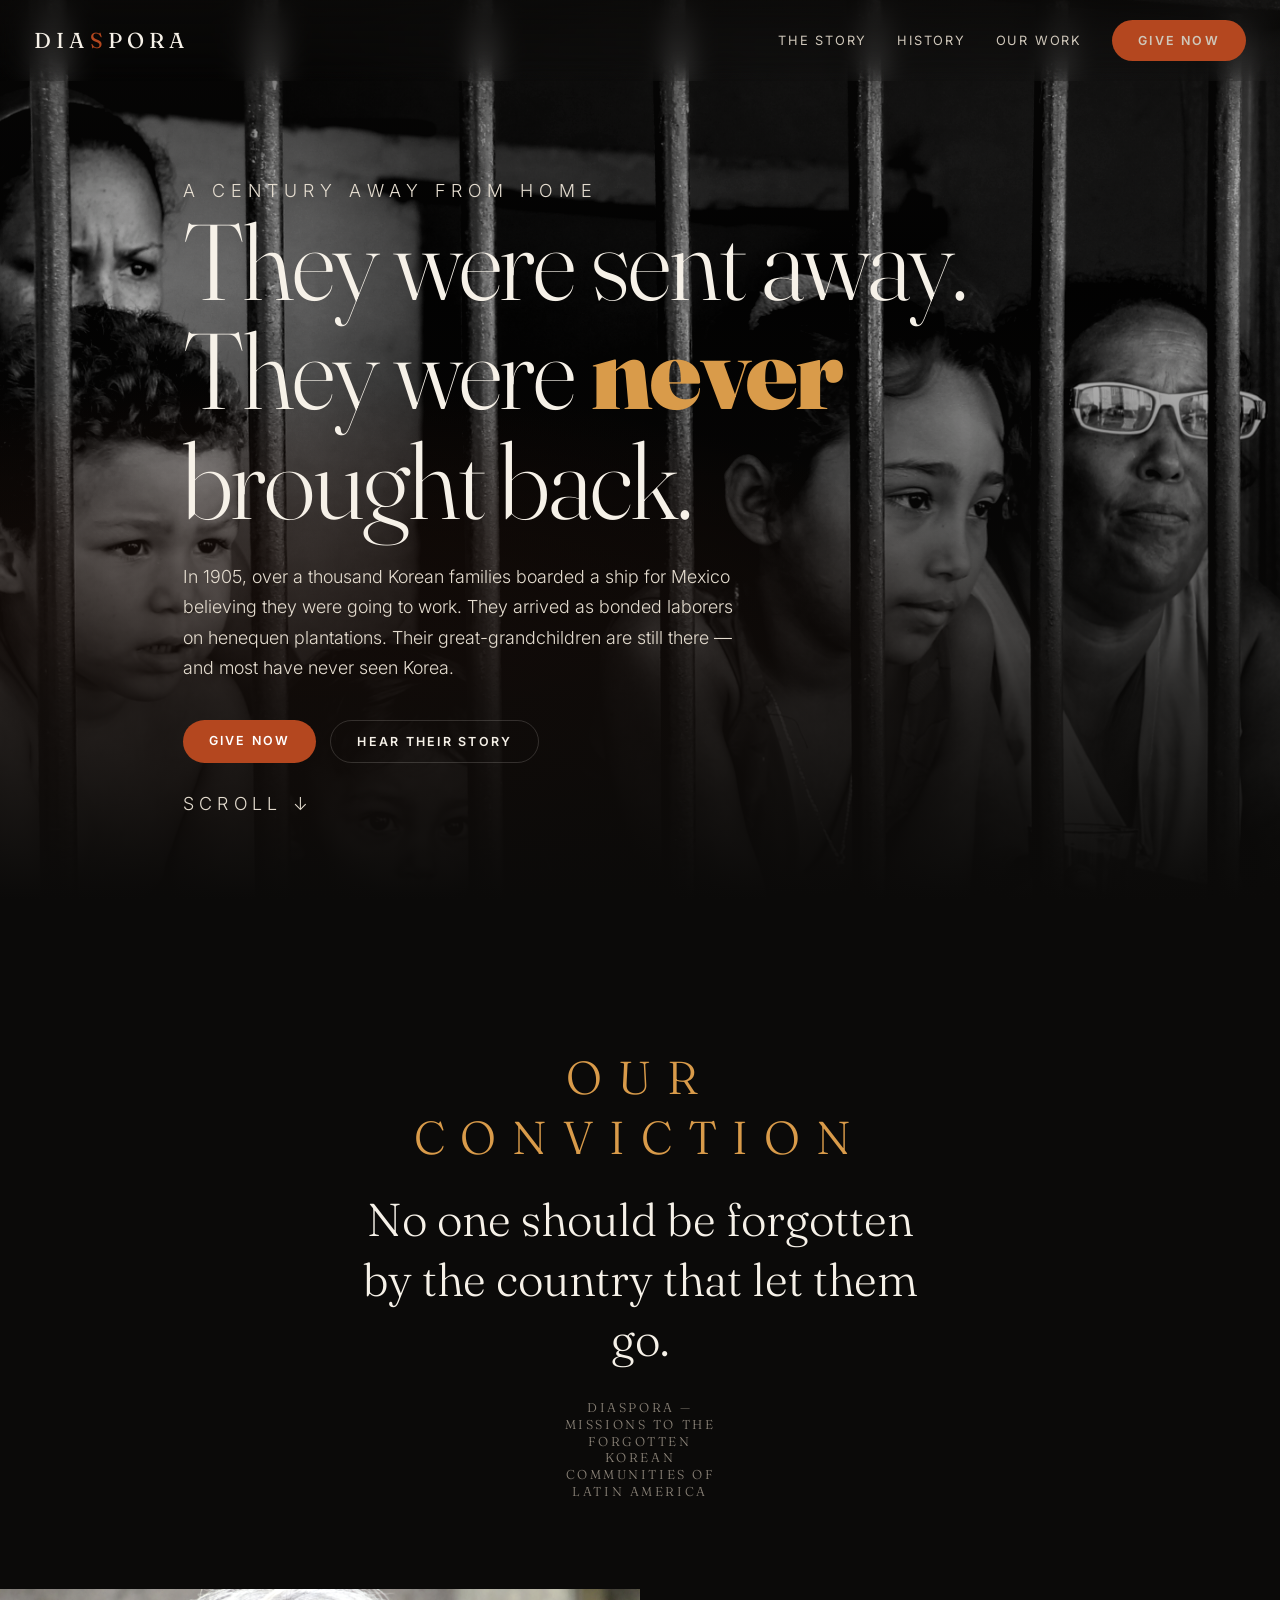
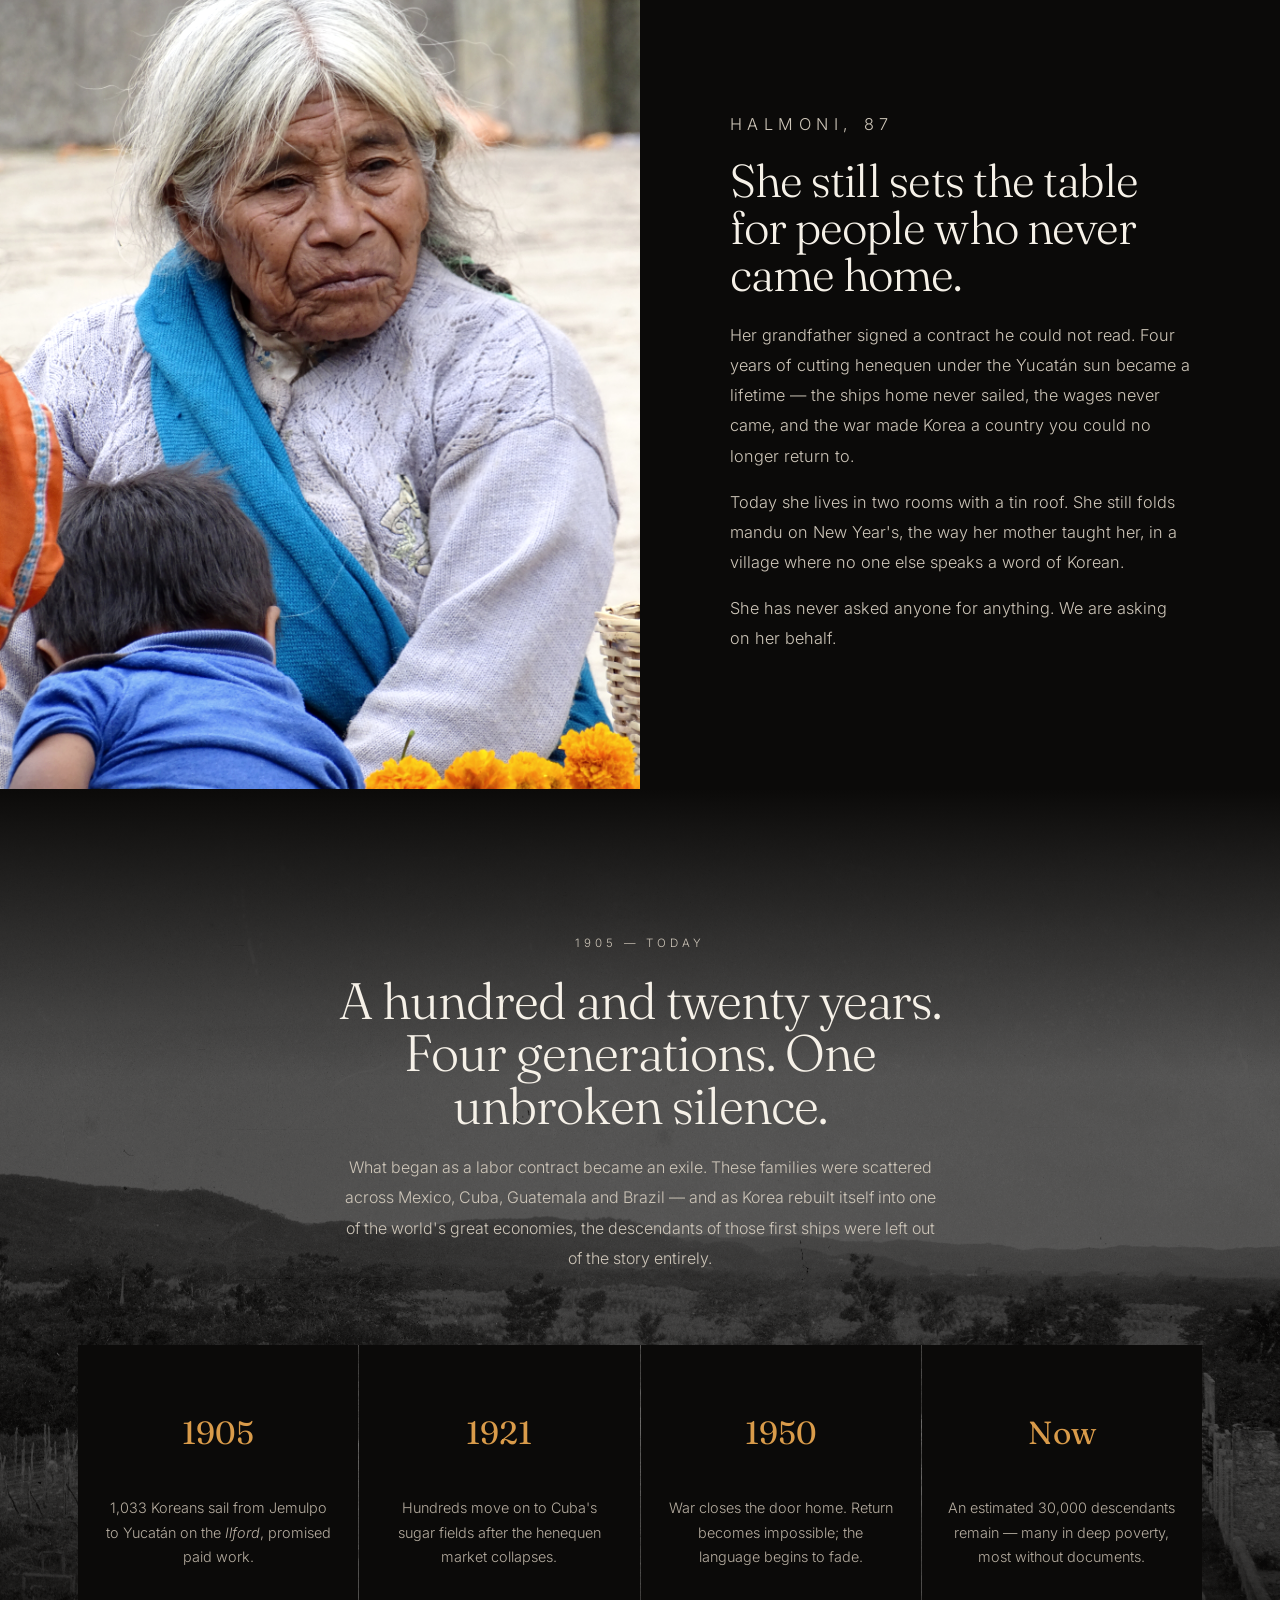
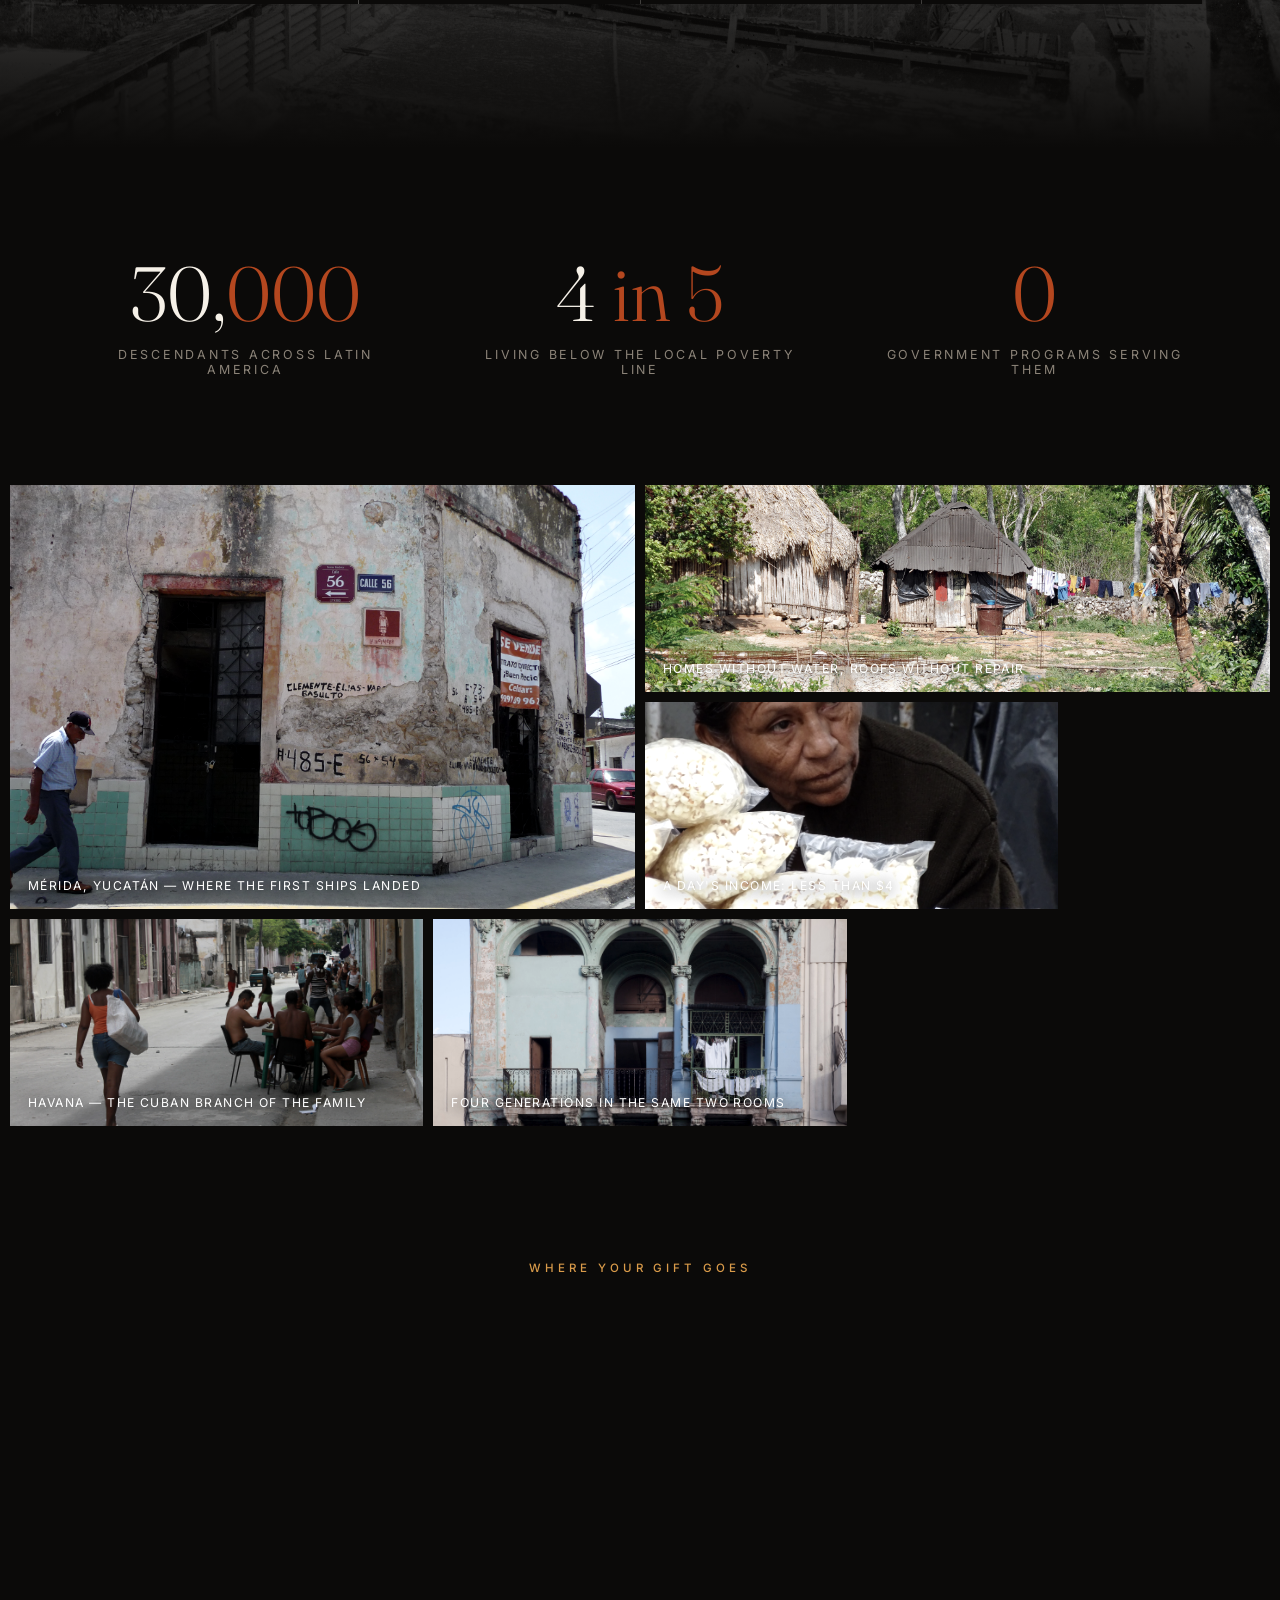
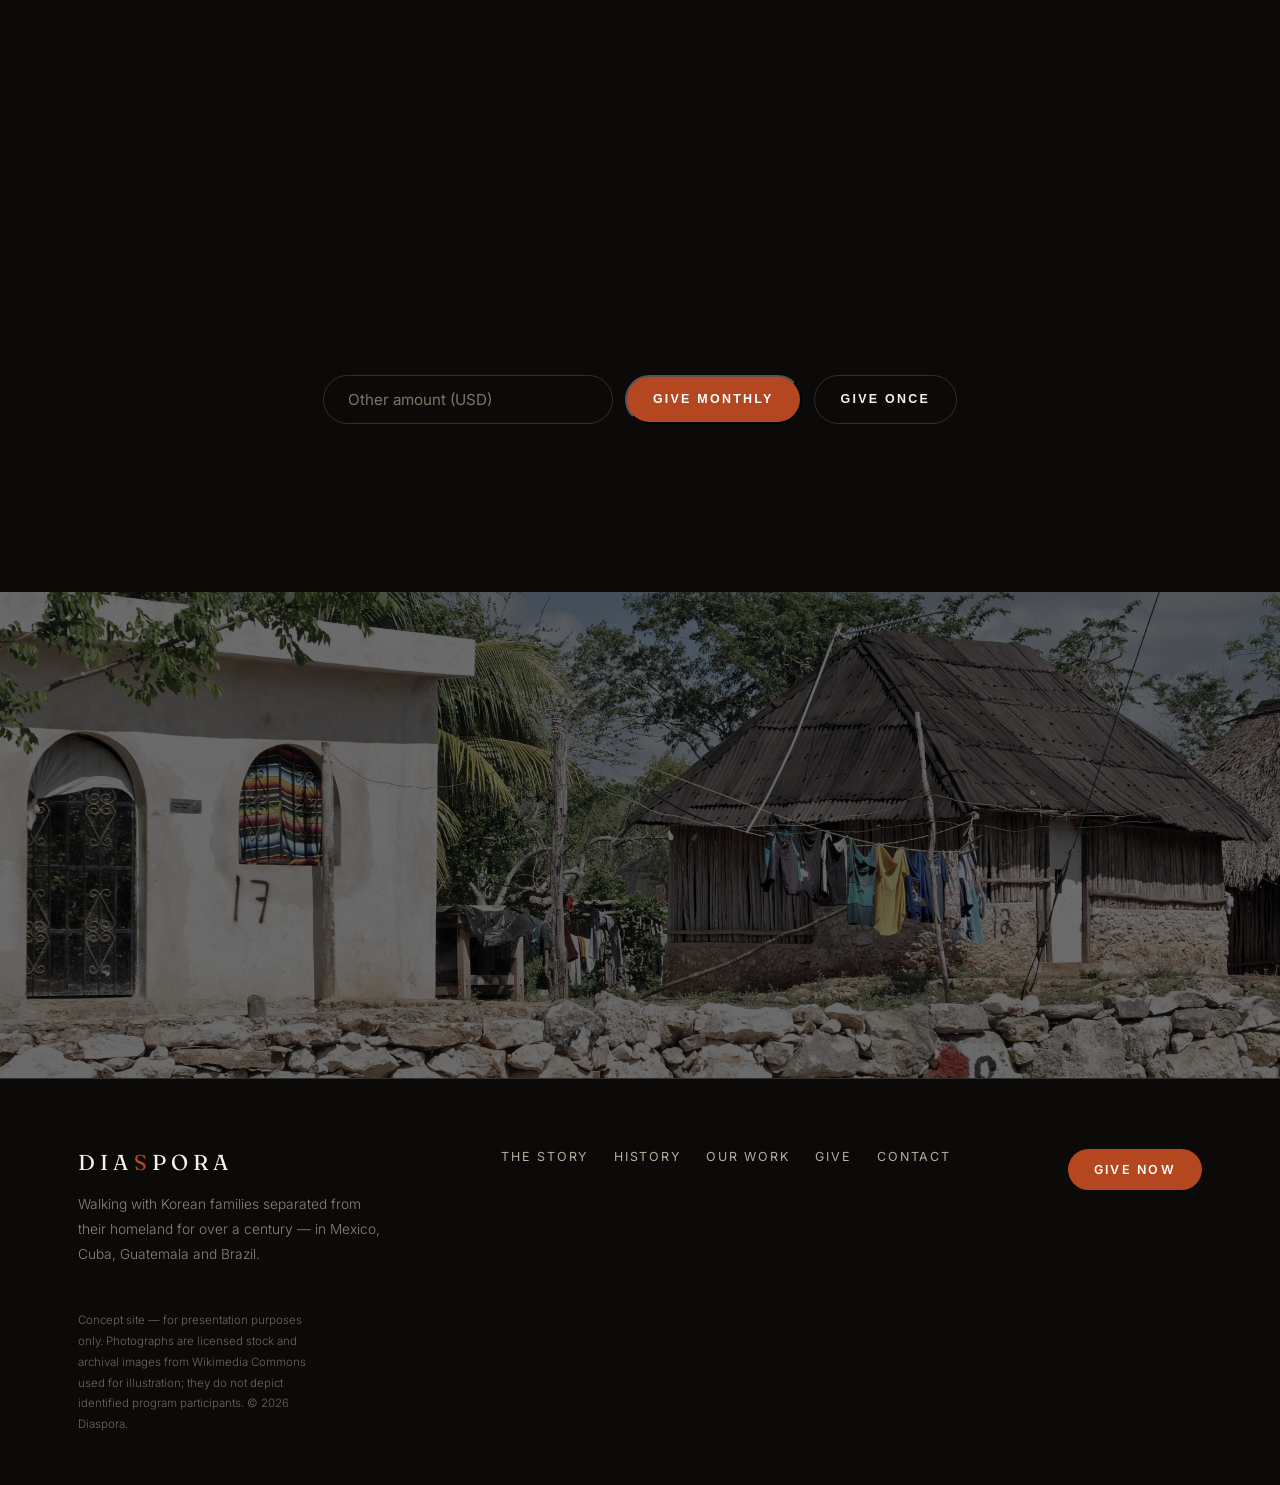
==== public/index.html @ ce3cf796 "feat: diaspora nonprofit concept site" ====
<!doctype html>
<html lang="en">
<head>
<meta charset="utf-8">
<meta name="viewport" content="width=device-width,initial-scale=1">
<title>Diaspora — Bring them home to hope</title>
<meta name="description" content="For over a century, Korean families sent to Latin America have lived far from home. Diaspora walks with them.">
<link rel="preconnect" href="https://fonts.googleapis.com">
<link rel="preconnect" href="https://fonts.gstatic.com" crossorigin>
<link href="https://fonts.googleapis.com/css2?family=Fraunces:opsz,wght@9..144,300;9..144,400;9..144,600;9..144,900&family=Inter:wght@300;400;500;600&display=swap" rel="stylesheet">
<style>
:root{
  --ink:#0b0a09; --paper:#f6f1e8; --clay:#b4471f; --gold:#d99b4a;
  --muted:#8b8378; --line:rgba(246,241,232,.16);
}
*{box-sizing:border-box;margin:0;padding:0}
html{scroll-behavior:smooth}
body{background:var(--ink);color:var(--paper);font-family:Inter,system-ui,sans-serif;
  -webkit-font-smoothing:antialiased;overflow-x:hidden}
img{display:block;max-width:100%}
.wrap{max-width:1180px;margin:0 auto;padding:0 28px}
h1,h2,h3,.serif{font-family:Fraunces,Georgia,serif;font-weight:300;letter-spacing:-.02em;line-height:1.02}
.eyebrow{font-size:.72rem;letter-spacing:.34em;text-transform:uppercase;color:var(--gold);font-weight:500}

/* nav */
nav{position:fixed;top:0;left:0;right:0;z-index:50;display:flex;align-items:center;justify-content:space-between;
  padding:20px 34px;backdrop-filter:blur(14px);background:linear-gradient(180deg,rgba(11,10,9,.72),transparent);}
.logo{font-family:Fraunces,serif;font-size:1.35rem;letter-spacing:.24em;text-transform:uppercase;font-weight:400}
.logo span{color:var(--clay)}
.navlinks{display:flex;gap:30px;align-items:center;font-size:.8rem;letter-spacing:.14em;text-transform:uppercase;color:#cfc7ba}
.navlinks a{color:inherit;text-decoration:none;transition:color .3s}
.navlinks a:hover{color:var(--gold)}
.btn{display:inline-block;background:var(--clay);color:#fff;text-decoration:none;padding:13px 26px;border-radius:999px;
  font-size:.78rem;letter-spacing:.18em;text-transform:uppercase;font-weight:600;transition:transform .3s,background .3s}
.btn:hover{transform:translateY(-2px);background:#c9542a}
.btn.ghost{background:transparent;border:1px solid var(--line);color:var(--paper)}
.btn.ghost:hover{background:rgba(246,241,232,.08)}
@media(max-width:820px){.navlinks a:not(.btn){display:none}}

/* hero */
.hero{position:relative;height:100svh;min-height:640px;display:flex;align-items:flex-end;overflow:hidden}
.hero img{position:absolute;inset:0;width:100%;height:100%;object-fit:cover;object-position:center 35%;
  filter:grayscale(.25) contrast(1.08);transform:scale(1.06);animation:drift 26s ease-in-out infinite alternate}
@keyframes drift{to{transform:scale(1.14) translate3d(-1.5%,-1.5%,0)}}
.hero::after{content:"";position:absolute;inset:0;background:
  linear-gradient(180deg,rgba(11,10,9,.62) 0%,rgba(11,10,9,.18) 32%,rgba(11,10,9,.86) 78%,var(--ink) 100%),
  radial-gradient(120% 80% at 20% 90%,rgba(180,71,31,.34),transparent 60%)}
.hero .wrap{position:relative;z-index:2;padding-bottom:9vh}
.hero h1{font-size:clamp(3rem,8.4vw,7.4rem);max-width:15ch}
.hero h1 em{font-style:normal;font-weight:900;color:var(--gold)}
.hero p{margin-top:26px;max-width:52ch;font-size:1.12rem;line-height:1.7;color:#e4dccf;font-weight:300}
.hero .cta{margin-top:36px;display:flex;gap:14px;flex-wrap:wrap}
.scrollnote{margin-top:44px;font-size:.7rem;letter-spacing:.3em;text-transform:uppercase;color:#8b8378}

/* statement */
.statement{padding:14vh 0 10vh;text-align:center}
.statement p{font-family:Fraunces,serif;font-size:clamp(1.7rem,3.6vw,3rem);line-height:1.3;font-weight:300;max-width:20ch;margin:22px auto 0}
.statement .sig{margin-top:30px;font-size:.8rem;letter-spacing:.2em;text-transform:uppercase;color:var(--muted)}

/* split */
.split{display:grid;grid-template-columns:1fr 1fr;align-items:center;gap:0}
.split .media{position:relative;aspect-ratio:4/5;overflow:hidden}
.split .media img{width:100%;height:100%;object-fit:cover;filter:grayscale(.15) contrast(1.05)}
.split .body{padding:8vh 7vw}
.split h2{font-size:clamp(2rem,3.6vw,3.4rem);margin:18px 0 22px}
.split p{color:#cec6b9;line-height:1.85;font-weight:300;margin-bottom:16px;font-size:1.02rem}
@media(max-width:900px){.split{grid-template-columns:1fr}.split .media{aspect-ratio:3/2}.split .body{padding:8vh 28px}}

/* archival band */
.archive{position:relative;padding:16vh 0;text-align:center;overflow:hidden}
.archive img{position:absolute;inset:0;width:100%;height:100%;object-fit:cover;filter:grayscale(1) contrast(1.1);opacity:.32}
.archive::after{content:"";position:absolute;inset:0;background:linear-gradient(180deg,var(--ink),transparent 30%,transparent 70%,var(--ink))}
.archive .wrap{position:relative;z-index:2}
.archive h2{font-size:clamp(1.9rem,4vw,3.4rem);max-width:22ch;margin:20px auto}
.archive p{max-width:60ch;margin:0 auto;color:#cec6b9;line-height:1.9;font-weight:300}

/* timeline */
.timeline{display:grid;grid-template-columns:repeat(4,1fr);gap:1px;background:var(--line);margin-top:8vh}
.timeline div{background:var(--ink);padding:34px 26px}
.timeline .yr{font-family:Fraunces,serif;font-size:2rem;color:var(--gold)}
.timeline p{font-size:.9rem;color:#b6ada0;line-height:1.7;margin-top:10px}
@media(max-width:820px){.timeline{grid-template-columns:1fr 1fr}}

/* stats */
.stats{display:grid;grid-template-columns:repeat(3,1fr);gap:60px;padding:12vh 0;text-align:center}
.stats .n{font-family:Fraunces,serif;font-size:clamp(3rem,6vw,5.4rem);font-weight:300;color:var(--paper);line-height:1}
.stats .n span{color:var(--clay)}
.stats .l{margin-top:14px;font-size:.78rem;letter-spacing:.22em;text-transform:uppercase;color:var(--muted)}
@media(max-width:820px){.stats{grid-template-columns:1fr;gap:44px}}

/* gallery */
.gallery{display:grid;grid-template-columns:repeat(6,1fr);grid-auto-rows:23vh;gap:10px;padding:0 10px}
.gallery figure{position:relative;overflow:hidden}
.gallery img{width:100%;height:100%;object-fit:cover;filter:grayscale(.3) contrast(1.06);transition:transform .9s cubic-bezier(.2,.7,.2,1),filter .9s}
.gallery figure:hover img{transform:scale(1.07);filter:grayscale(0) contrast(1.02)}
.gallery figcaption{position:absolute;left:18px;bottom:16px;right:18px;font-size:.76rem;letter-spacing:.12em;
  text-transform:uppercase;color:#fff;text-shadow:0 2px 14px rgba(0,0,0,.9)}
.g-a{grid-column:span 3;grid-row:span 2}.g-b{grid-column:span 3}.g-c{grid-column:span 2}
.g-d{grid-column:span 2}.g-e{grid-column:span 2}.g-f{grid-column:span 6}
@media(max-width:820px){.gallery{grid-template-columns:repeat(2,1fr);grid-auto-rows:26vh}
 .g-a,.g-b,.g-c,.g-d,.g-e,.g-f{grid-column:span 2;grid-row:span 1}}

/* give */
.give{padding:15vh 0;text-align:center}
.give h2{font-size:clamp(2.2rem,5vw,4.2rem);max-width:18ch;margin:20px auto 18px}
.give .sub{max-width:56ch;margin:0 auto;color:#cec6b9;line-height:1.85;font-weight:300}
.tiers{display:grid;grid-template-columns:repeat(3,1fr);gap:18px;margin-top:56px;text-align:left}
.tier{border:1px solid var(--line);border-radius:18px;padding:34px 30px;transition:border-color .4s,transform .4s,background .4s;cursor:pointer}
.tier:hover{border-color:var(--gold);transform:translateY(-6px);background:rgba(217,155,74,.06)}
.tier .amt{font-family:Fraunces,serif;font-size:2.6rem;color:var(--gold)}
.tier .what{margin-top:12px;color:#cec6b9;line-height:1.7;font-size:.96rem;font-weight:300}
.tier.featured{border-color:var(--clay);background:rgba(180,71,31,.1)}
@media(max-width:820px){.tiers{grid-template-columns:1fr}}
.giveform{margin-top:44px;display:flex;gap:12px;justify-content:center;flex-wrap:wrap}
input[type=text]{background:transparent;border:1px solid var(--line);border-radius:999px;padding:14px 24px;
  color:var(--paper);font-family:inherit;font-size:.95rem;min-width:220px}
input::placeholder{color:#7d7568}
.note{margin-top:18px;font-size:.76rem;color:var(--muted);letter-spacing:.06em}

/* quote */
.quote{position:relative;padding:18vh 0;overflow:hidden;text-align:center}
.quote img{position:absolute;inset:0;width:100%;height:100%;object-fit:cover;filter:grayscale(.5) brightness(.42)}
.quote .wrap{position:relative;z-index:2}
.quote blockquote{font-family:Fraunces,serif;font-size:clamp(1.6rem,3.4vw,2.9rem);line-height:1.35;font-weight:300;max-width:22ch;margin:0 auto}
.quote cite{display:block;margin-top:30px;font-style:normal;font-size:.78rem;letter-spacing:.22em;text-transform:uppercase;color:var(--gold)}

footer{border-top:1px solid var(--line);padding:70px 0 50px}
.fgrid{display:flex;justify-content:space-between;gap:40px;flex-wrap:wrap;align-items:flex-start}
footer p{color:var(--muted);font-size:.86rem;line-height:1.8;max-width:34ch;font-weight:300}
.fnav{display:flex;gap:26px;font-size:.78rem;letter-spacing:.14em;text-transform:uppercase;color:#b6ada0;flex-wrap:wrap}
.fnav a{color:inherit;text-decoration:none}
.legal{margin-top:44px;font-size:.72rem;color:#6e675c;line-height:1.8}

.reveal{opacity:0;transform:translateY(30px);transition:opacity 1.1s cubic-bezier(.2,.7,.2,1),transform 1.1s cubic-bezier(.2,.7,.2,1)}
.reveal.in{opacity:1;transform:none}
@media(prefers-reduced-motion:reduce){.reveal{opacity:1;transform:none}.hero img{animation:none}}
</style>
</head>
<body>

<nav>
  <div class="logo">Dia<span>s</span>pora</div>
  <div class="navlinks">
    <a href="#story">The Story</a>
    <a href="#history">History</a>
    <a href="#work">Our Work</a>
    <a href="#give" class="btn">Give Now</a>
  </div>
</nav>

<header class="hero">
  <img src="img/hero.jpg" alt="Children looking out through a window grille in Havana">
  <div class="wrap">
    <p class="eyebrow">A century away from home</p>
    <h1>They were sent away.<br>They were <em>never</em> brought back.</h1>
    <p>In 1905, over a thousand Korean families boarded a ship for Mexico believing they were going to work. They arrived as bonded laborers on henequen plantations. Their great-grandchildren are still there — and most have never seen Korea.</p>
    <div class="cta">
      <a href="#give" class="btn">Give Now</a>
      <a href="#story" class="btn ghost">Hear their story</a>
    </div>
    <p class="scrollnote">Scroll ↓</p>
  </div>
</header>

<section class="statement wrap reveal">
  <p class="eyebrow">Our conviction</p>
  <p>No one should be forgotten by the country that let them go.</p>
  <p class="sig">Diaspora — Missions to the Forgotten Korean Communities of Latin America</p>
</section>

<section class="split" id="story">
  <div class="media"><img src="img/grandmother.jpg" alt="An elderly woman holding a child at a market"></div>
  <div class="body reveal">
    <p class="eyebrow">Halmoni, 87</p>
    <h2>She still sets the table for people who never came home.</h2>
    <p>Her grandfather signed a contract he could not read. Four years of cutting henequen under the Yucatán sun became a lifetime — the ships home never sailed, the wages never came, and the war made Korea a country you could no longer return to.</p>
    <p>Today she lives in two rooms with a tin roof. She still folds mandu on New Year's, the way her mother taught her, in a village where no one else speaks a word of Korean.</p>
    <p>She has never asked anyone for anything. We are asking on her behalf.</p>
  </div>
</section>

<section class="archive" id="history">
  <img src="img/henequen.jpg" alt="Henequen fields in the Yucatán, archival photograph">
  <div class="wrap reveal">
    <p class="eyebrow">1905 — Today</p>
    <h2>A hundred and twenty years. Four generations. One unbroken silence.</h2>
    <p>What began as a labor contract became an exile. These families were scattered across Mexico, Cuba, Guatemala and Brazil — and as Korea rebuilt itself into one of the world's great economies, the descendants of those first ships were left out of the story entirely.</p>
    <div class="timeline">
      <div><div class="yr">1905</div><p>1,033 Koreans sail from Jemulpo to Yucatán on the <em>Ilford</em>, promised paid work.</p></div>
      <div><div class="yr">1921</div><p>Hundreds move on to Cuba's sugar fields after the henequen market collapses.</p></div>
      <div><div class="yr">1950</div><p>War closes the door home. Return becomes impossible; the language begins to fade.</p></div>
      <div><div class="yr">Now</div><p>An estimated 30,000 descendants remain — many in deep poverty, most without documents.</p></div>
    </div>
  </div>
</section>

<section class="wrap">
  <div class="stats reveal">
    <div><div class="n">30,<span>000</span></div><div class="l">Descendants across Latin America</div></div>
    <div><div class="n">4 <span>in 5</span></div><div class="l">Living below the local poverty line</div></div>
    <div><div class="n"><span>0</span></div><div class="l">Government programs serving them</div></div>
  </div>
</section>

<section id="work" class="gallery reveal">
  <figure class="g-a"><img src="img/wall.jpg" alt="A man walks past a weathered wall in Mérida"><figcaption>Mérida, Yucatán — where the first ships landed</figcaption></figure>
  <figure class="g-b"><img src="img/village.jpg" alt="Thatched-roof homes in a Yucatán village"><figcaption>Homes without water, roofs without repair</figcaption></figure>
  <figure class="g-c"><img src="img/market.jpg" alt="A woman selling goods at a market"><figcaption>A day's income: less than $4</figcaption></figure>
  <figure class="g-d"><img src="img/street.jpg" alt="Street life in Havana"><figcaption>Havana — the Cuban branch of the family</figcaption></figure>
  <figure class="g-e"><img src="img/laundry.jpg" alt="Laundry drying on a decaying building"><figcaption>Four generations in the same two rooms</figcaption></figure>
</section>

<section class="wrap give" id="give">
  <p class="eyebrow reveal">Where your gift goes</p>
  <h2 class="reveal">$40 is a month of medicine. It is also the first time someone came back for them.</h2>
  <p class="sub reveal">Every dollar funds direct relief, medical visits, and the Korean-language and heritage classes that let a grandmother hear her own language spoken aloud one more time.</p>
  <div class="tiers reveal">
    <div class="tier">
      <div class="amt">$40</div>
      <div class="what">One month of blood-pressure and diabetes medication for an elder who has gone without.</div>
    </div>
    <div class="tier featured">
      <div class="amt">$120</div>
      <div class="what">A family food parcel every month for a season — rice, beans, oil, and a visit that isn't rushed.</div>
    </div>
    <div class="tier">
      <div class="amt">$500</div>
      <div class="what">A roof repaired before the rains, or a full year of Korean-language classes for a village's children.</div>
    </div>
  </div>
  <form class="giveform" onsubmit="event.preventDefault();alert('Demo only — giving is not connected yet.')">
    <input type="text" placeholder="Other amount (USD)" aria-label="Other amount">
    <button class="btn" type="submit">Give Monthly</button>
    <button class="btn ghost" type="submit">Give Once</button>
  </form>
  <p class="note reveal">Diaspora is a 501(c)(3) in formation. 100% of designated gifts reach the field.</p>
</section>

<section class="quote">
  <img src="img/huts.jpg" alt="A village street with traditional homes">
  <div class="wrap reveal">
    <blockquote>“We did not leave Korea. Korea sailed away from us.”</blockquote>
    <cite>— Elder, Korean-Mexican community, Campeche</cite>
  </div>
</section>

<footer>
  <div class="wrap">
    <div class="fgrid">
      <div>
        <div class="logo" style="margin-bottom:16px">Dia<span>s</span>pora</div>
        <p>Walking with Korean families separated from their homeland for over a century — in Mexico, Cuba, Guatemala and Brazil.</p>
      </div>
      <div class="fnav">
        <a href="#story">The Story</a><a href="#history">History</a><a href="#work">Our Work</a><a href="#give">Give</a><a href="#">Contact</a>
      </div>
      <a href="#give" class="btn">Give Now</a>
    </div>
    <p class="legal">Concept site — for presentation purposes only. Photographs are licensed stock and archival images from Wikimedia Commons used for illustration; they do not depict identified program participants. © 2026 Diaspora.</p>
  </div>
</footer>

<script>
const io=new IntersectionObserver(es=>es.forEach(e=>{if(e.isIntersecting){e.target.classList.add('in');io.unobserve(e.target)}}),{threshold:.12});
document.querySelectorAll('.reveal').forEach(el=>io.observe(el));
</script>
</body>
</html>
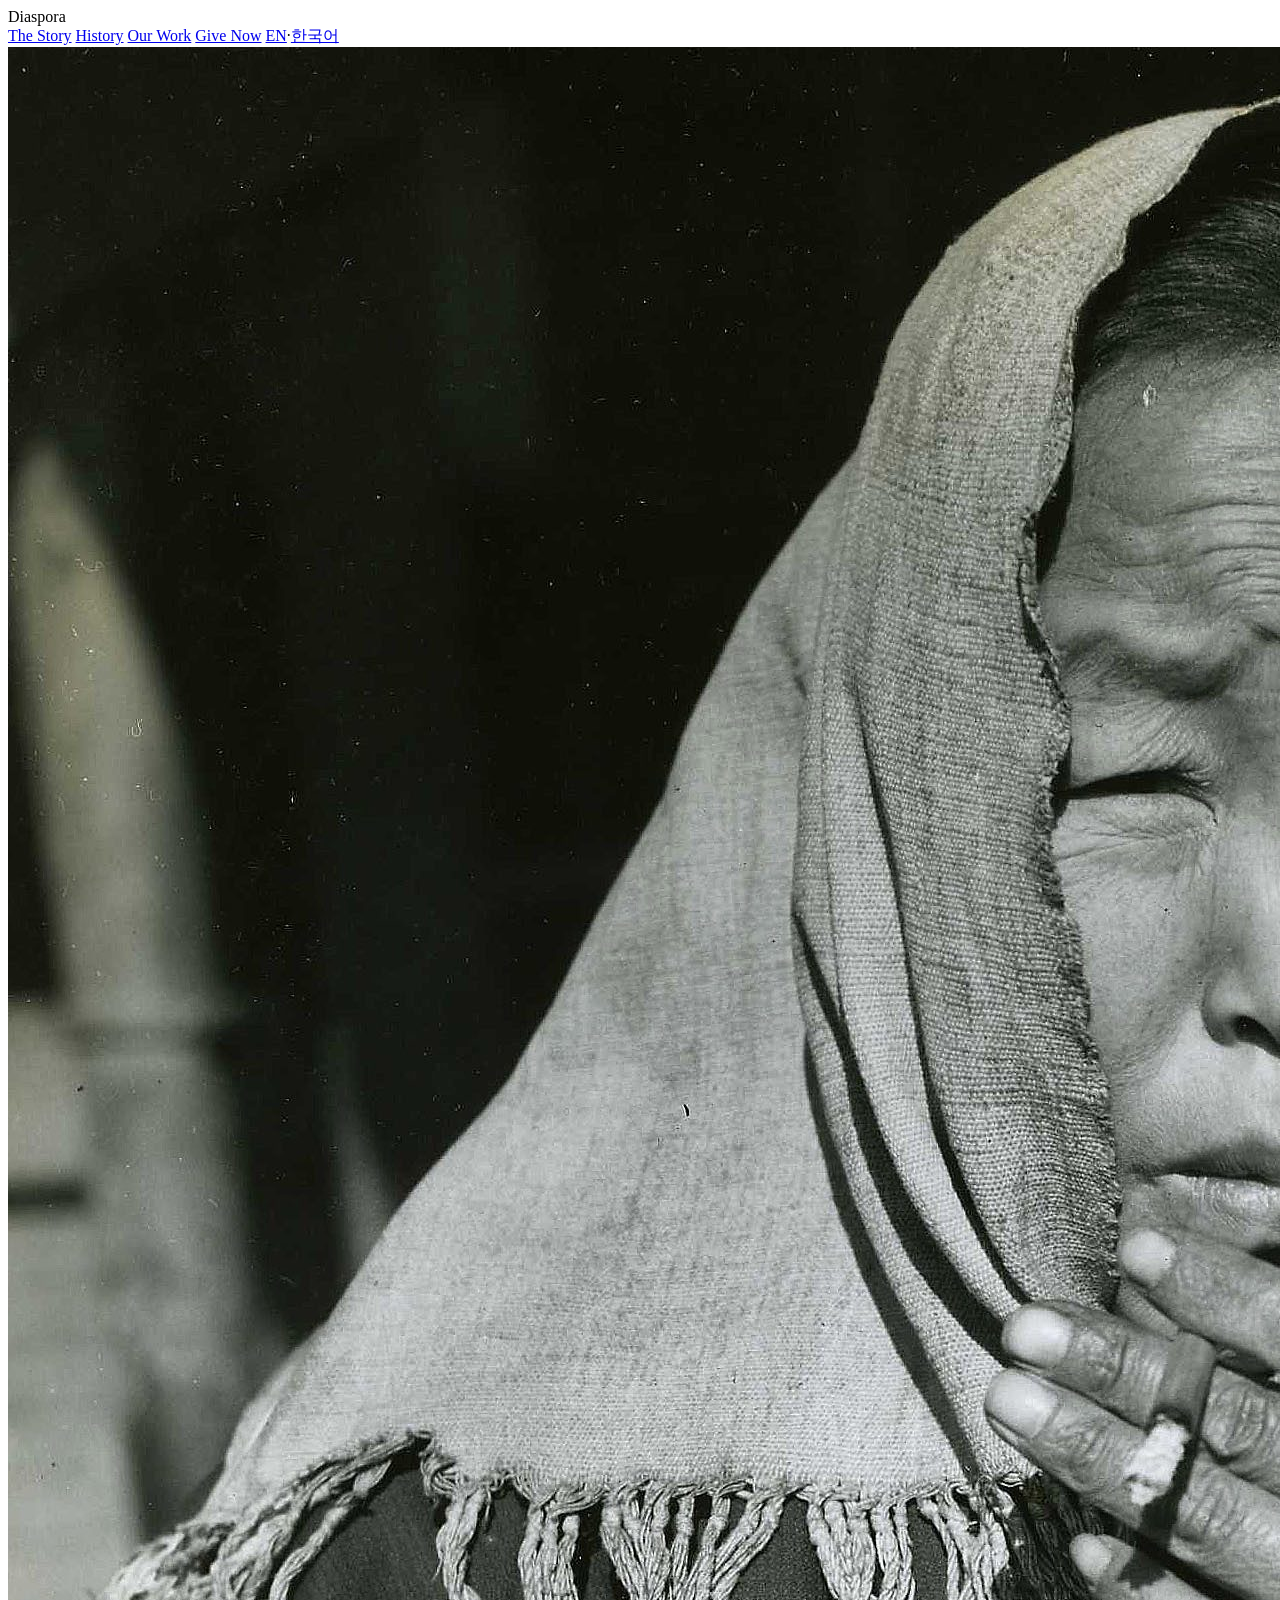
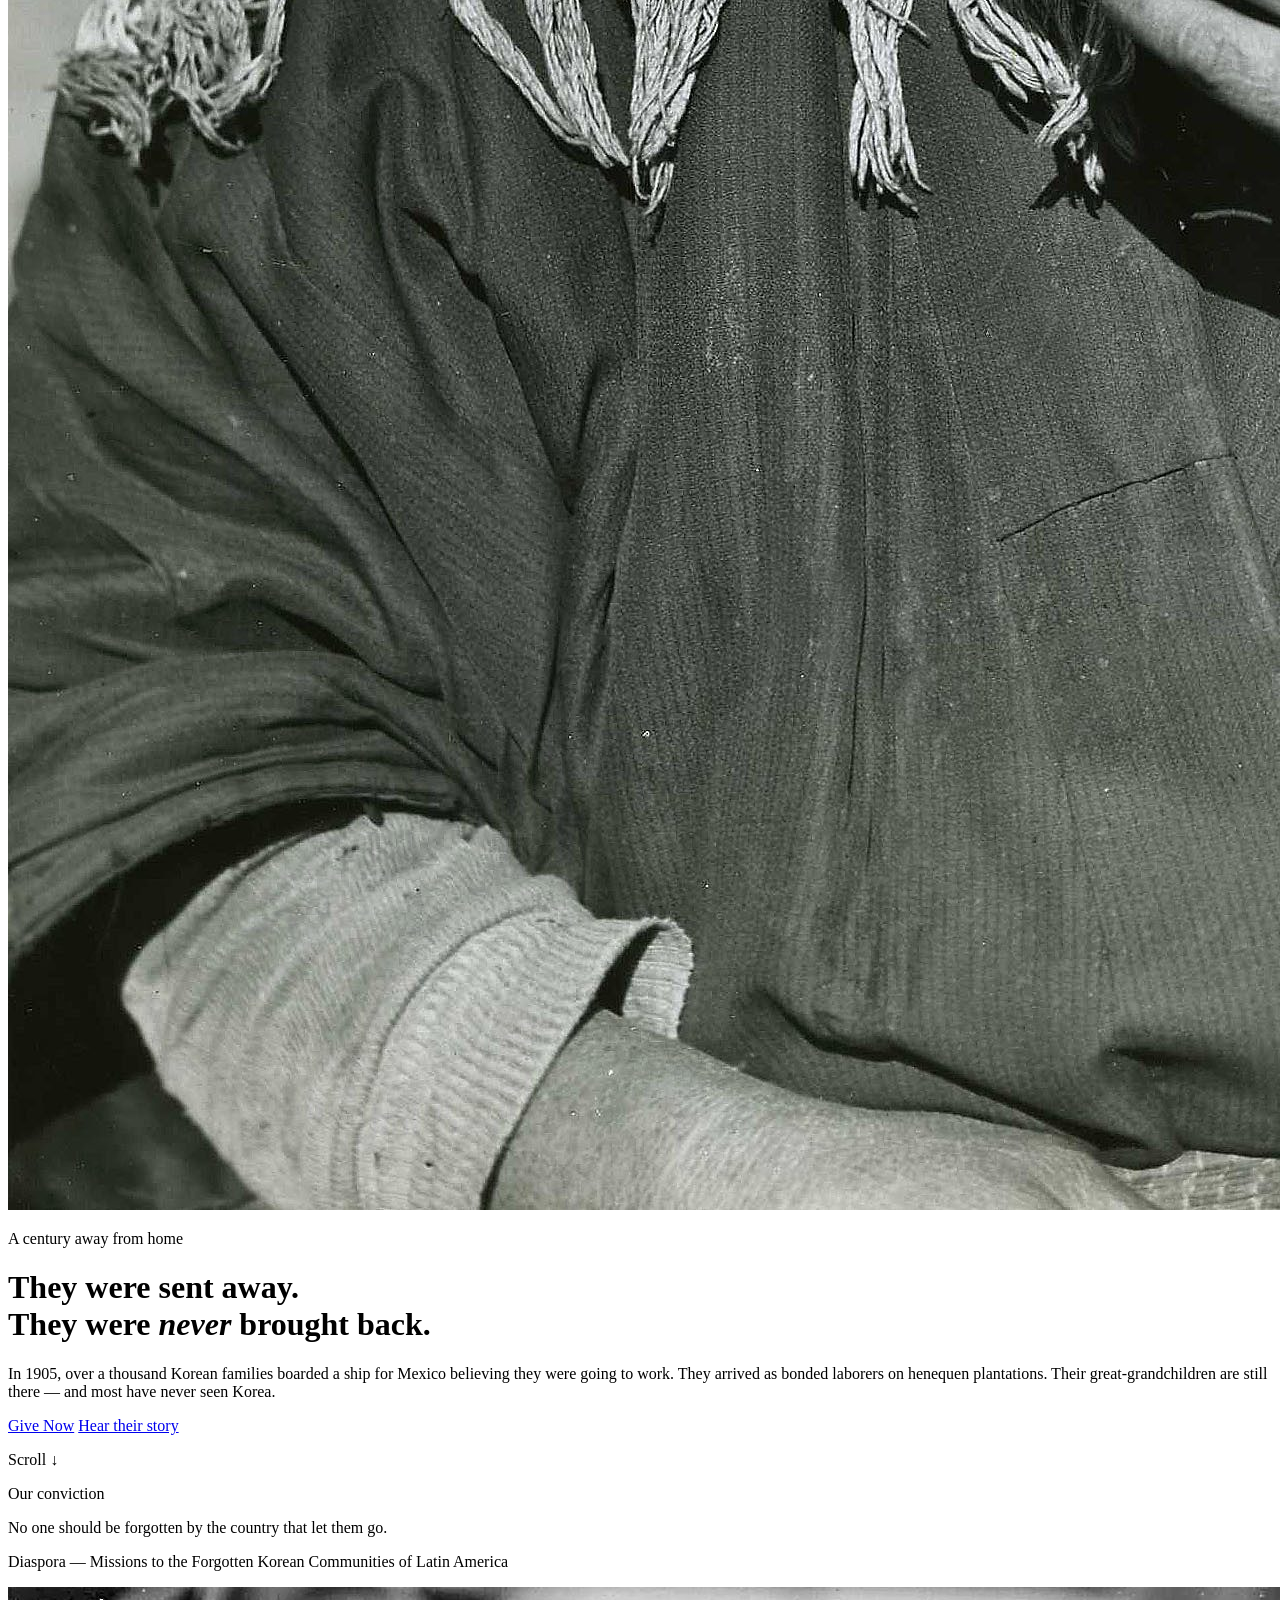
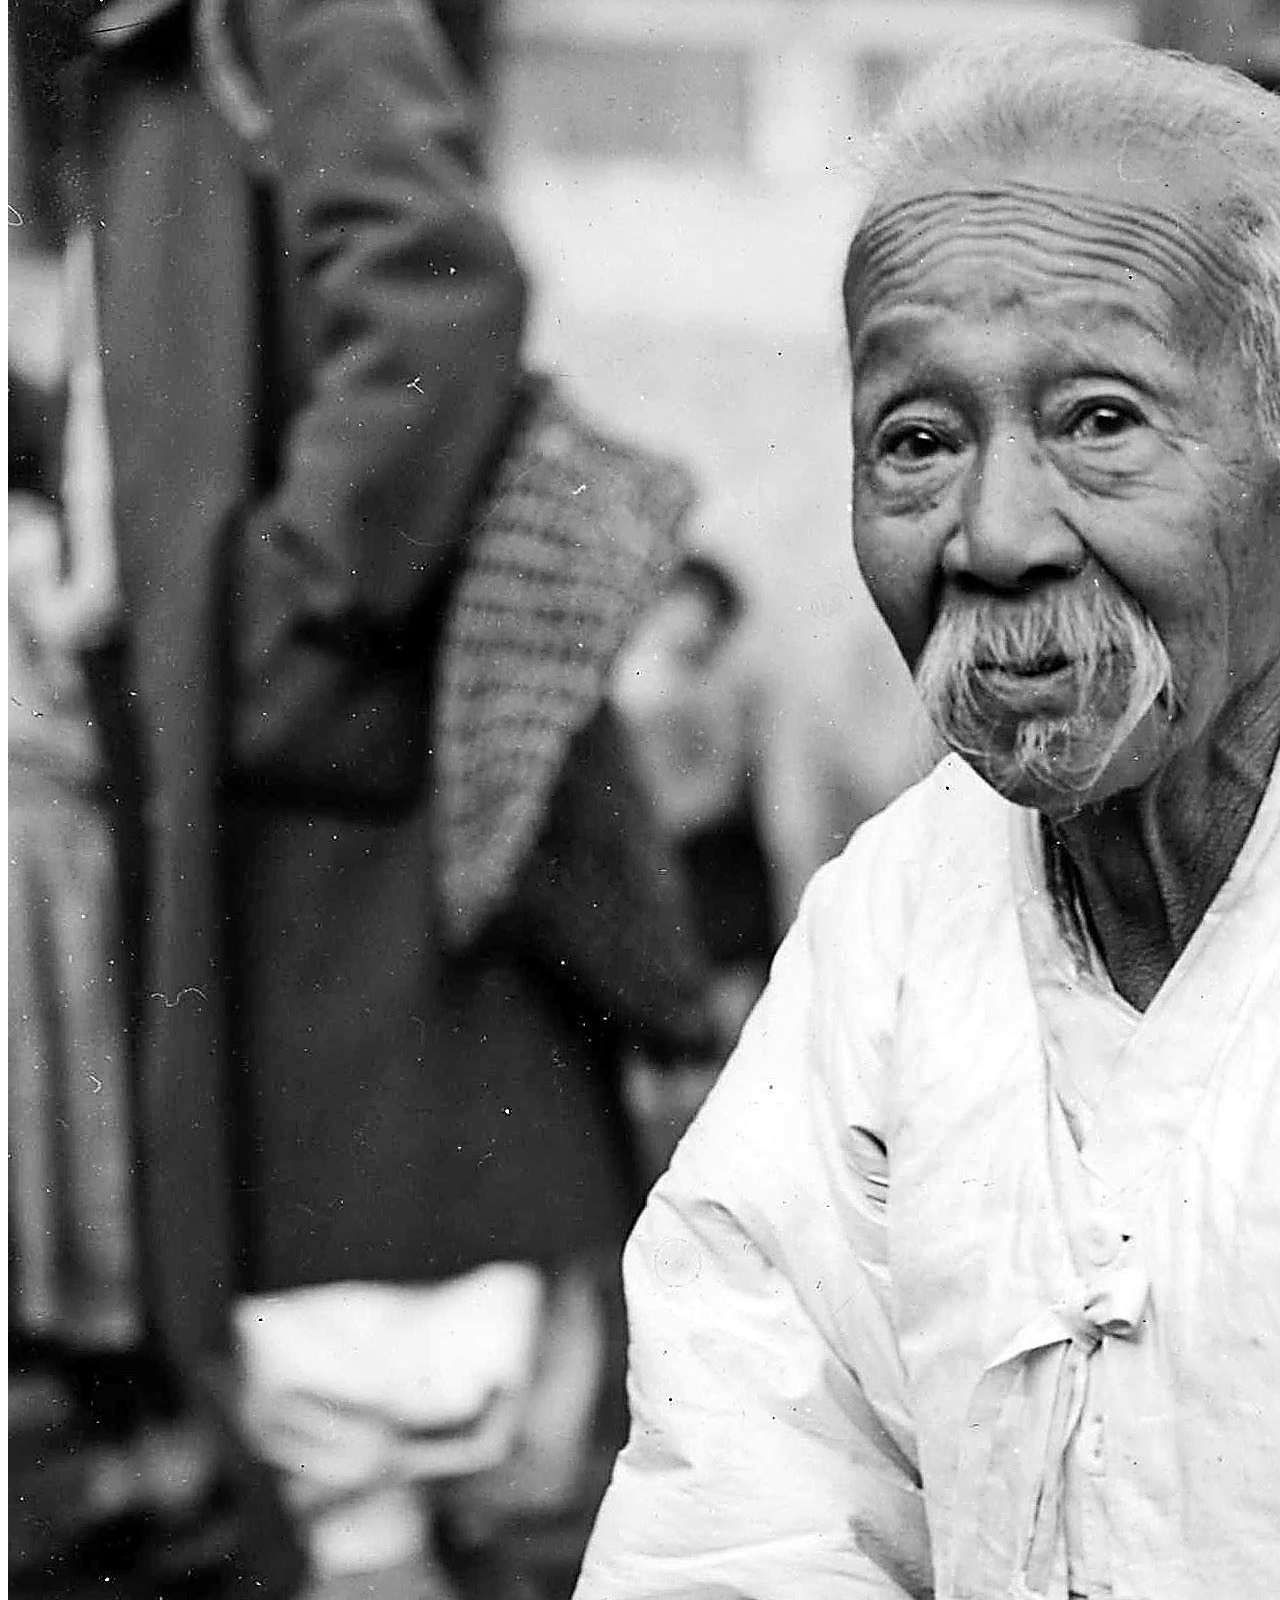
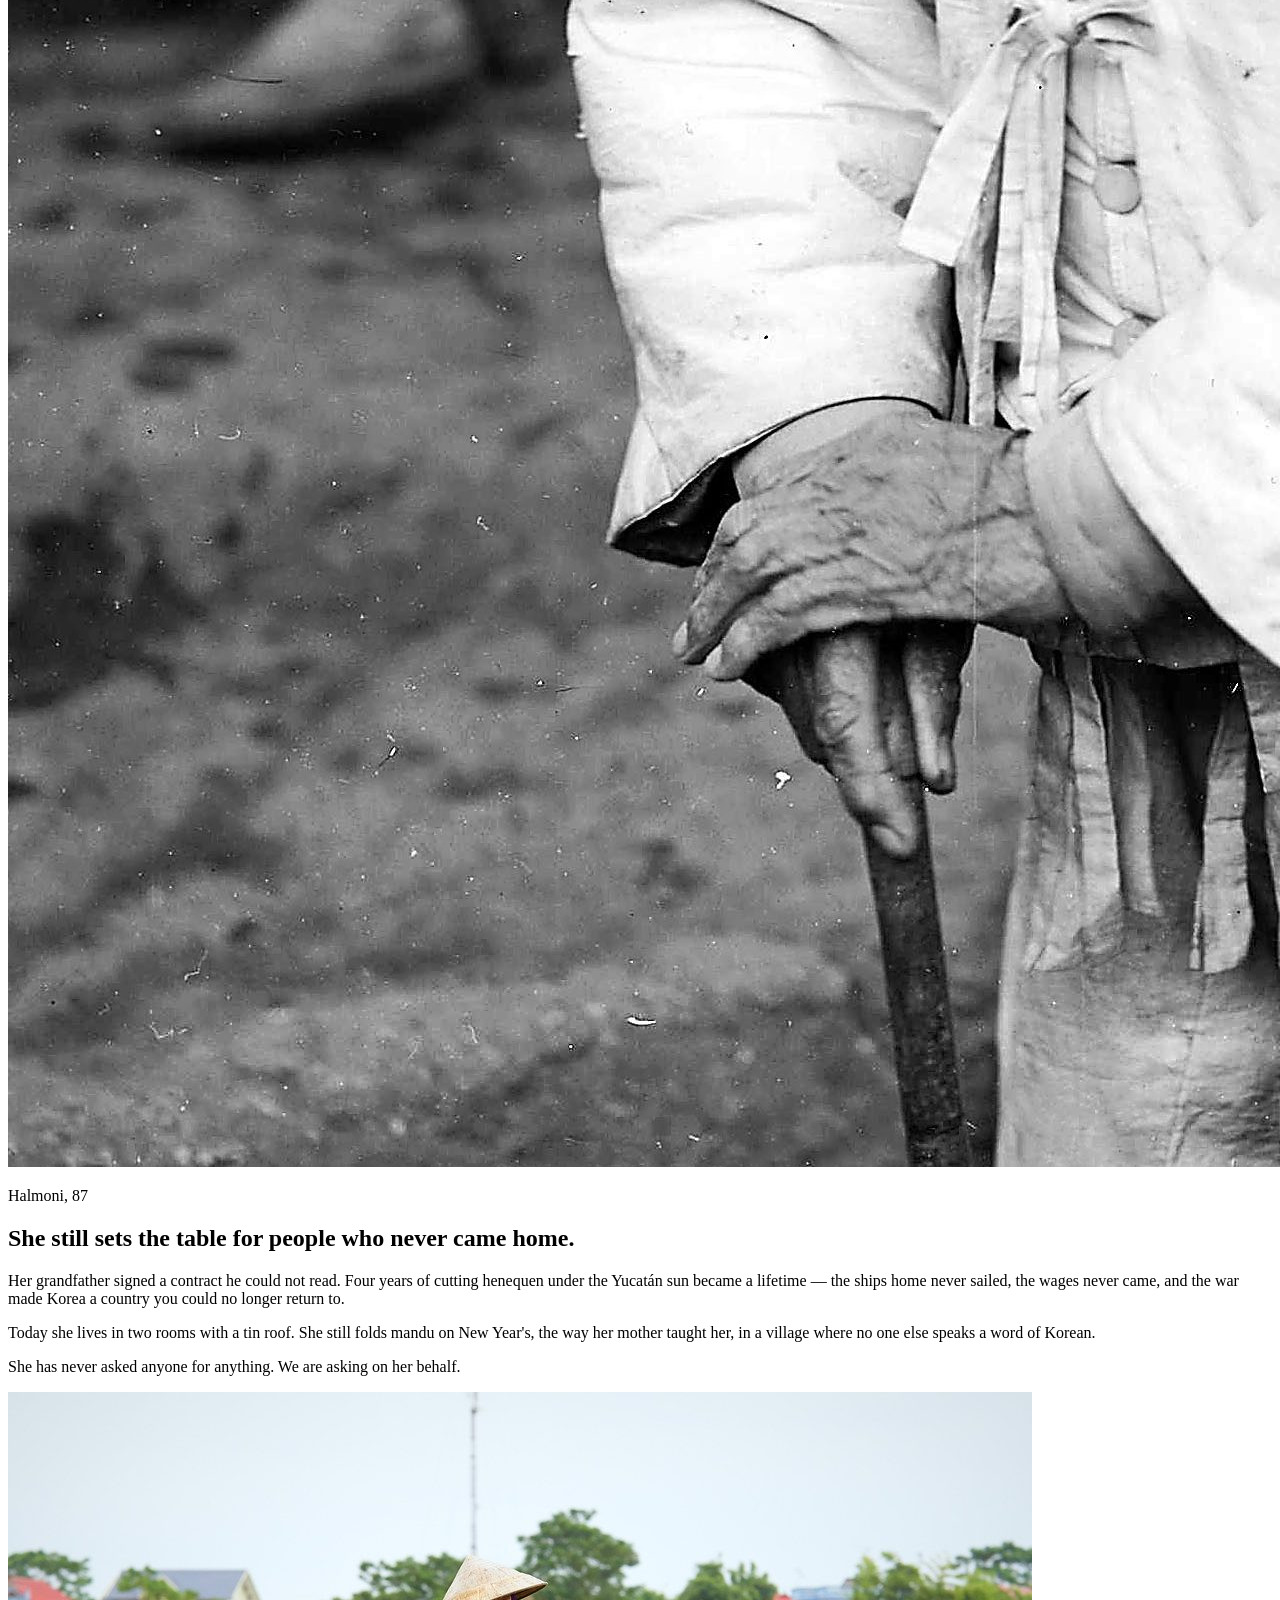
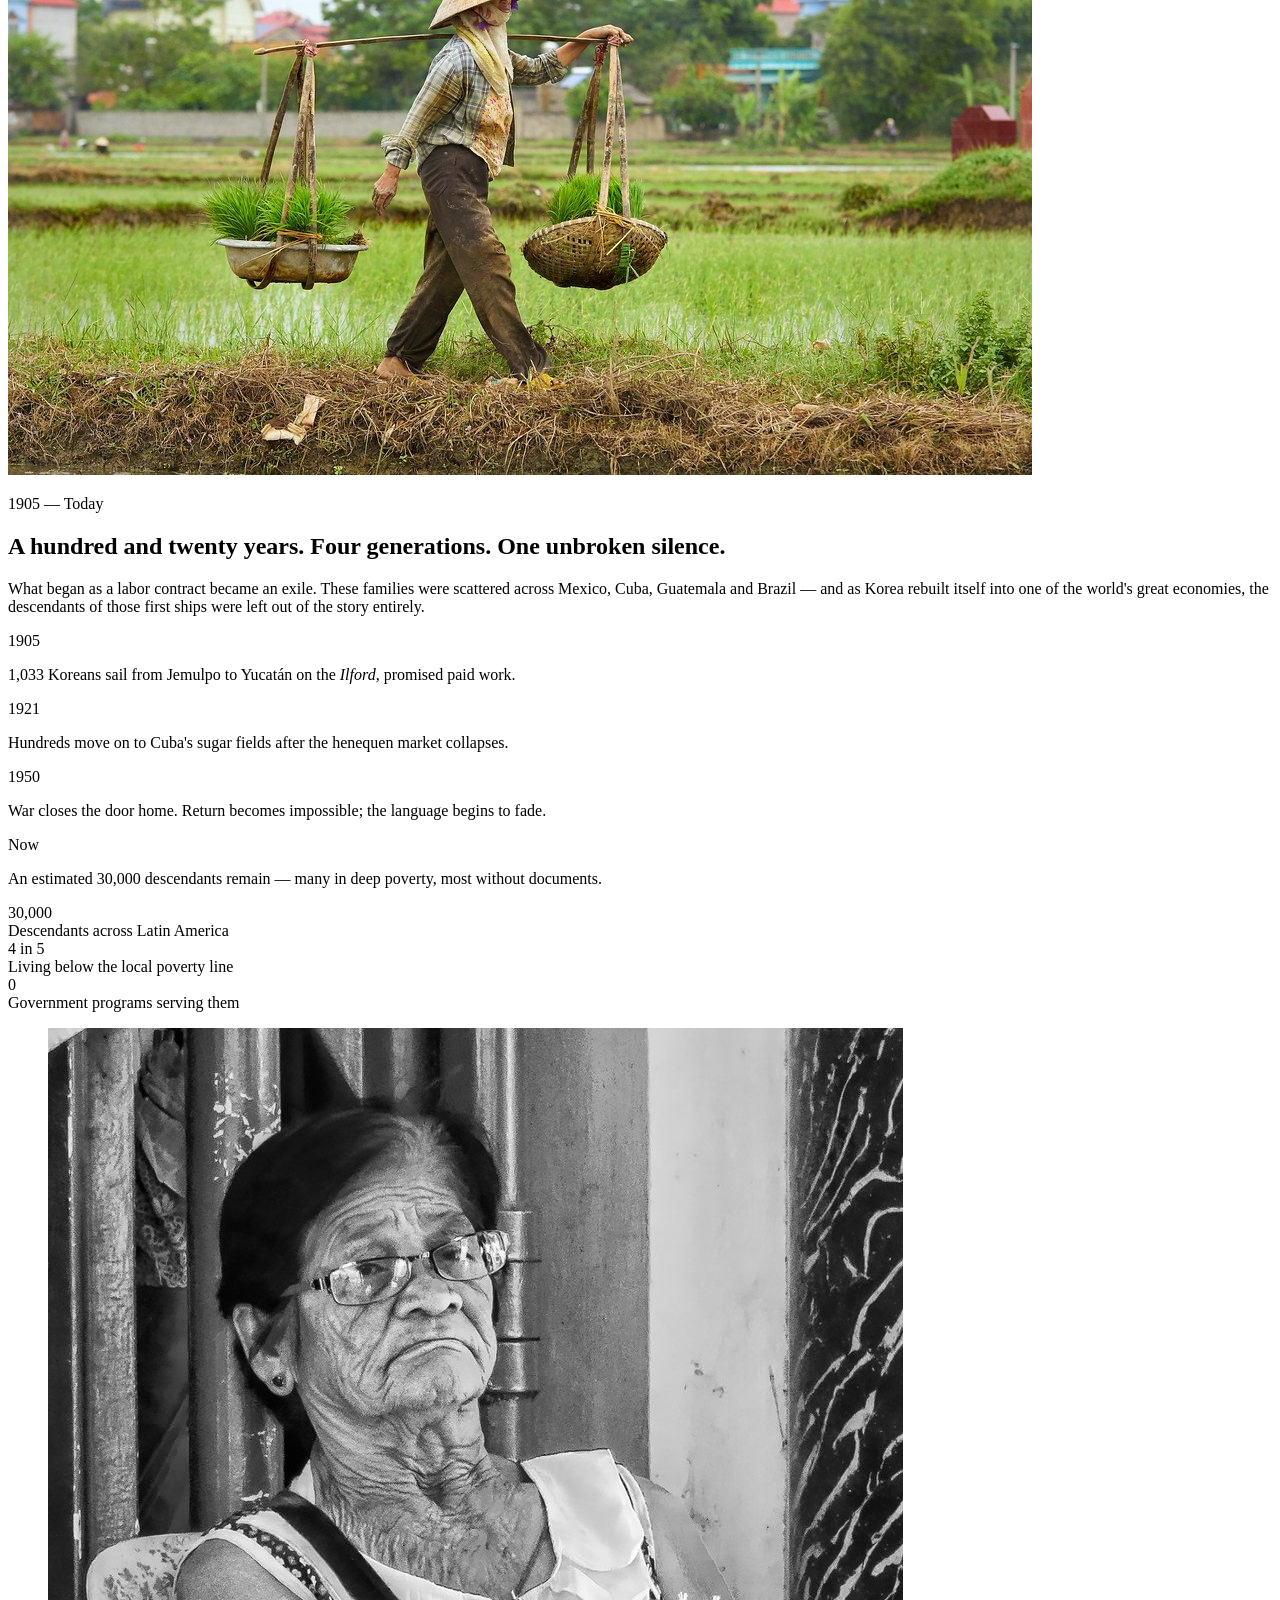
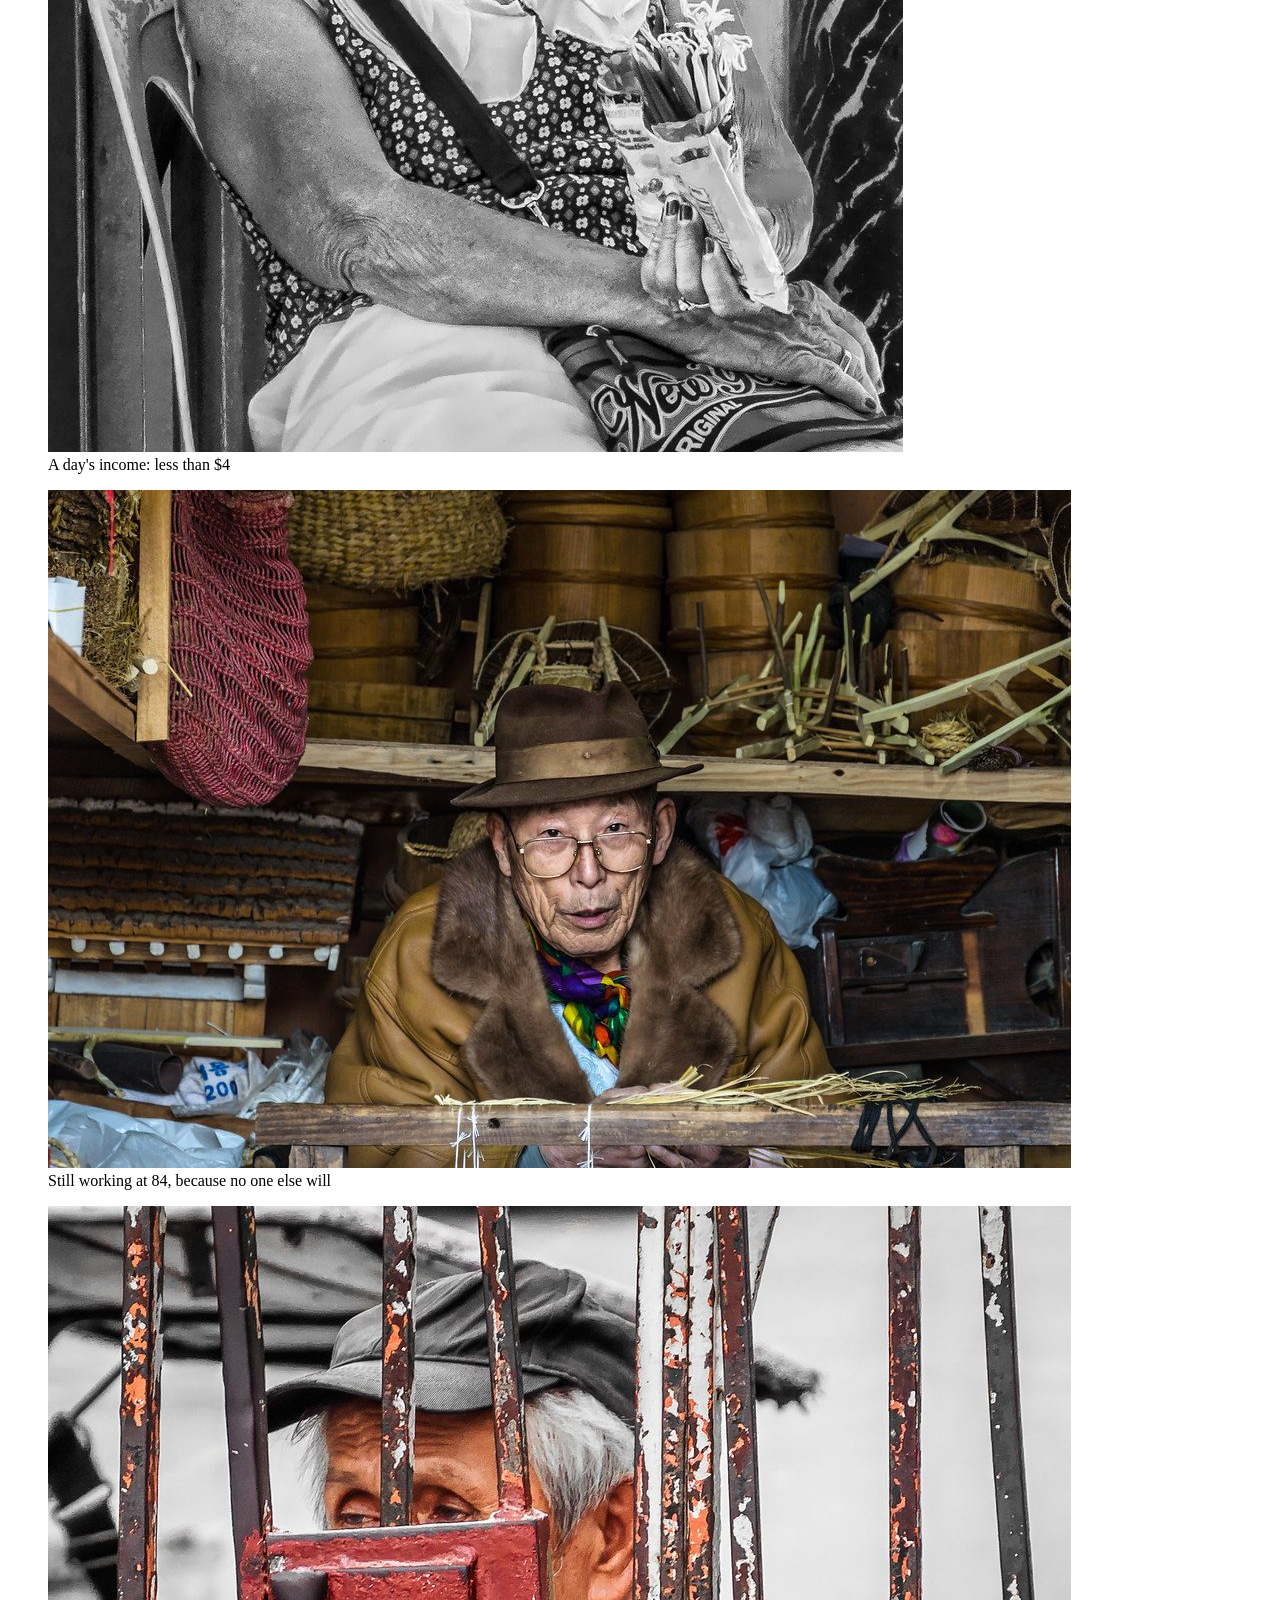
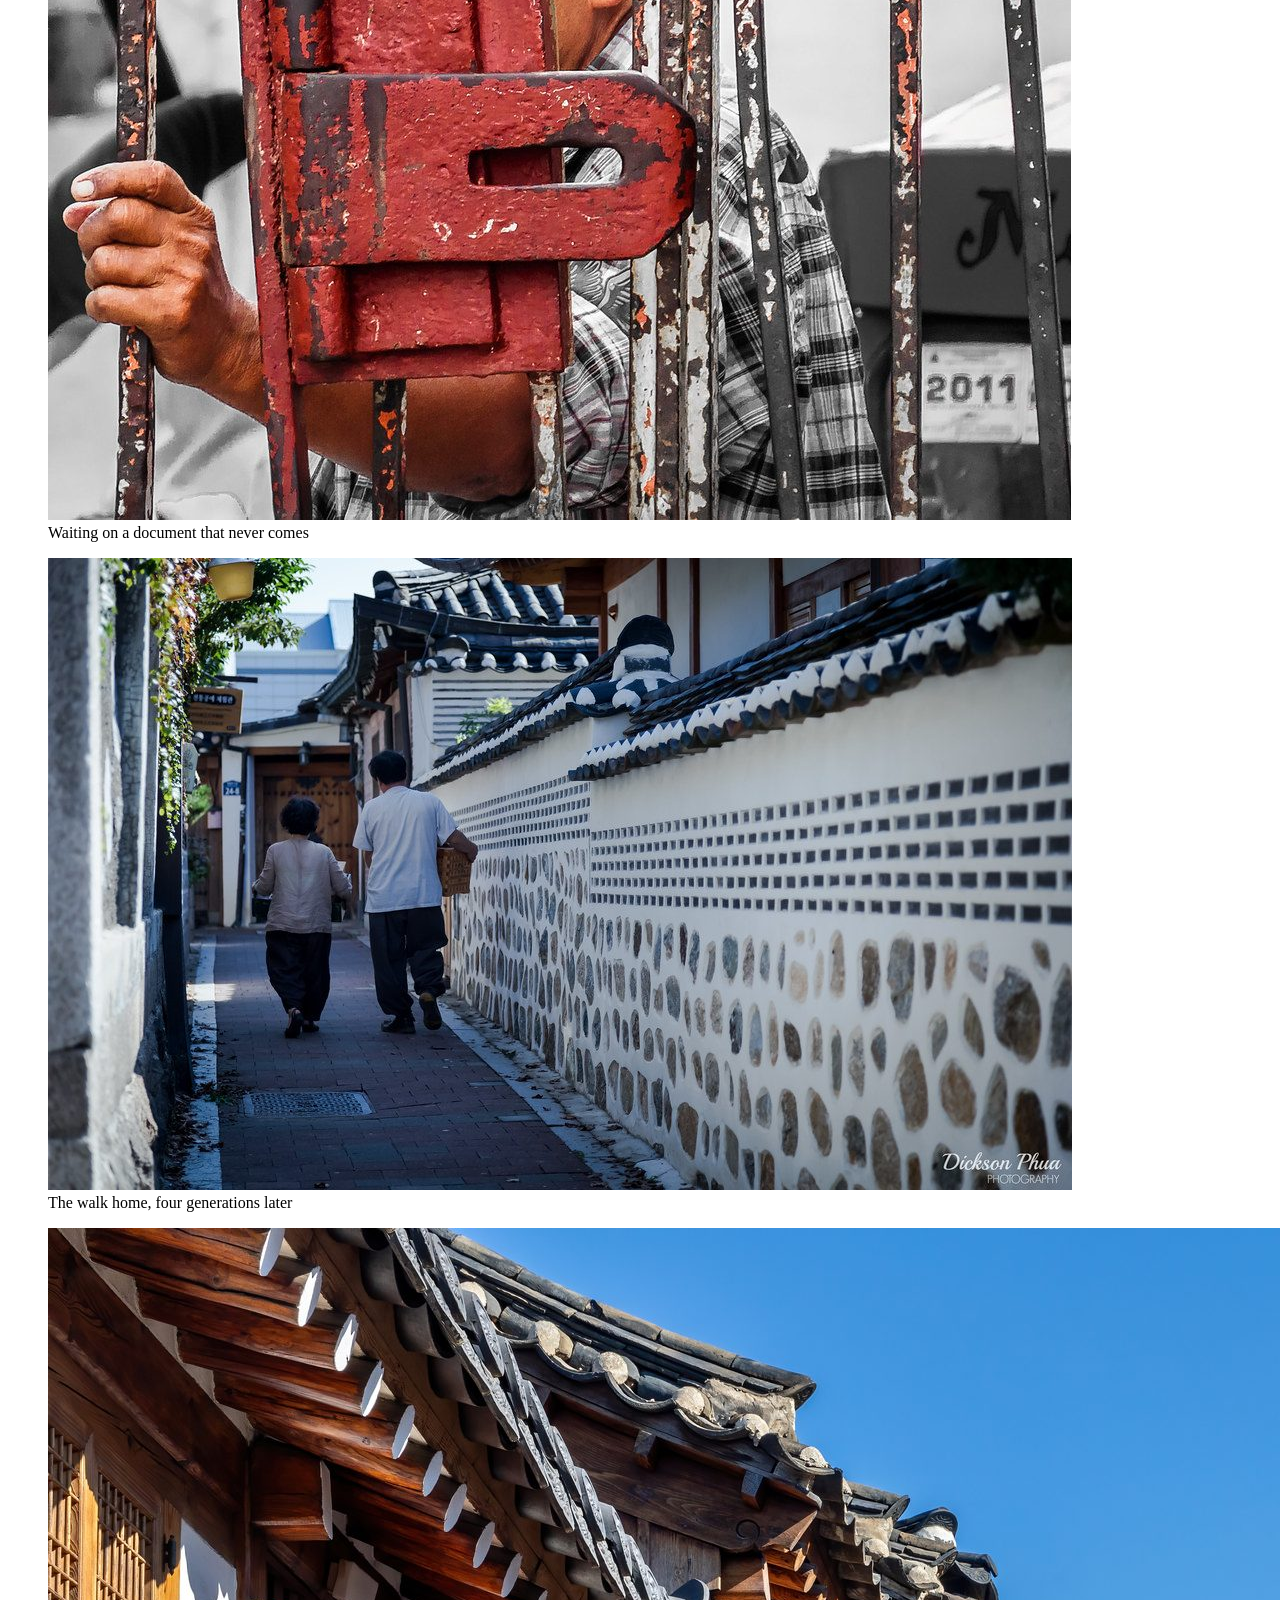
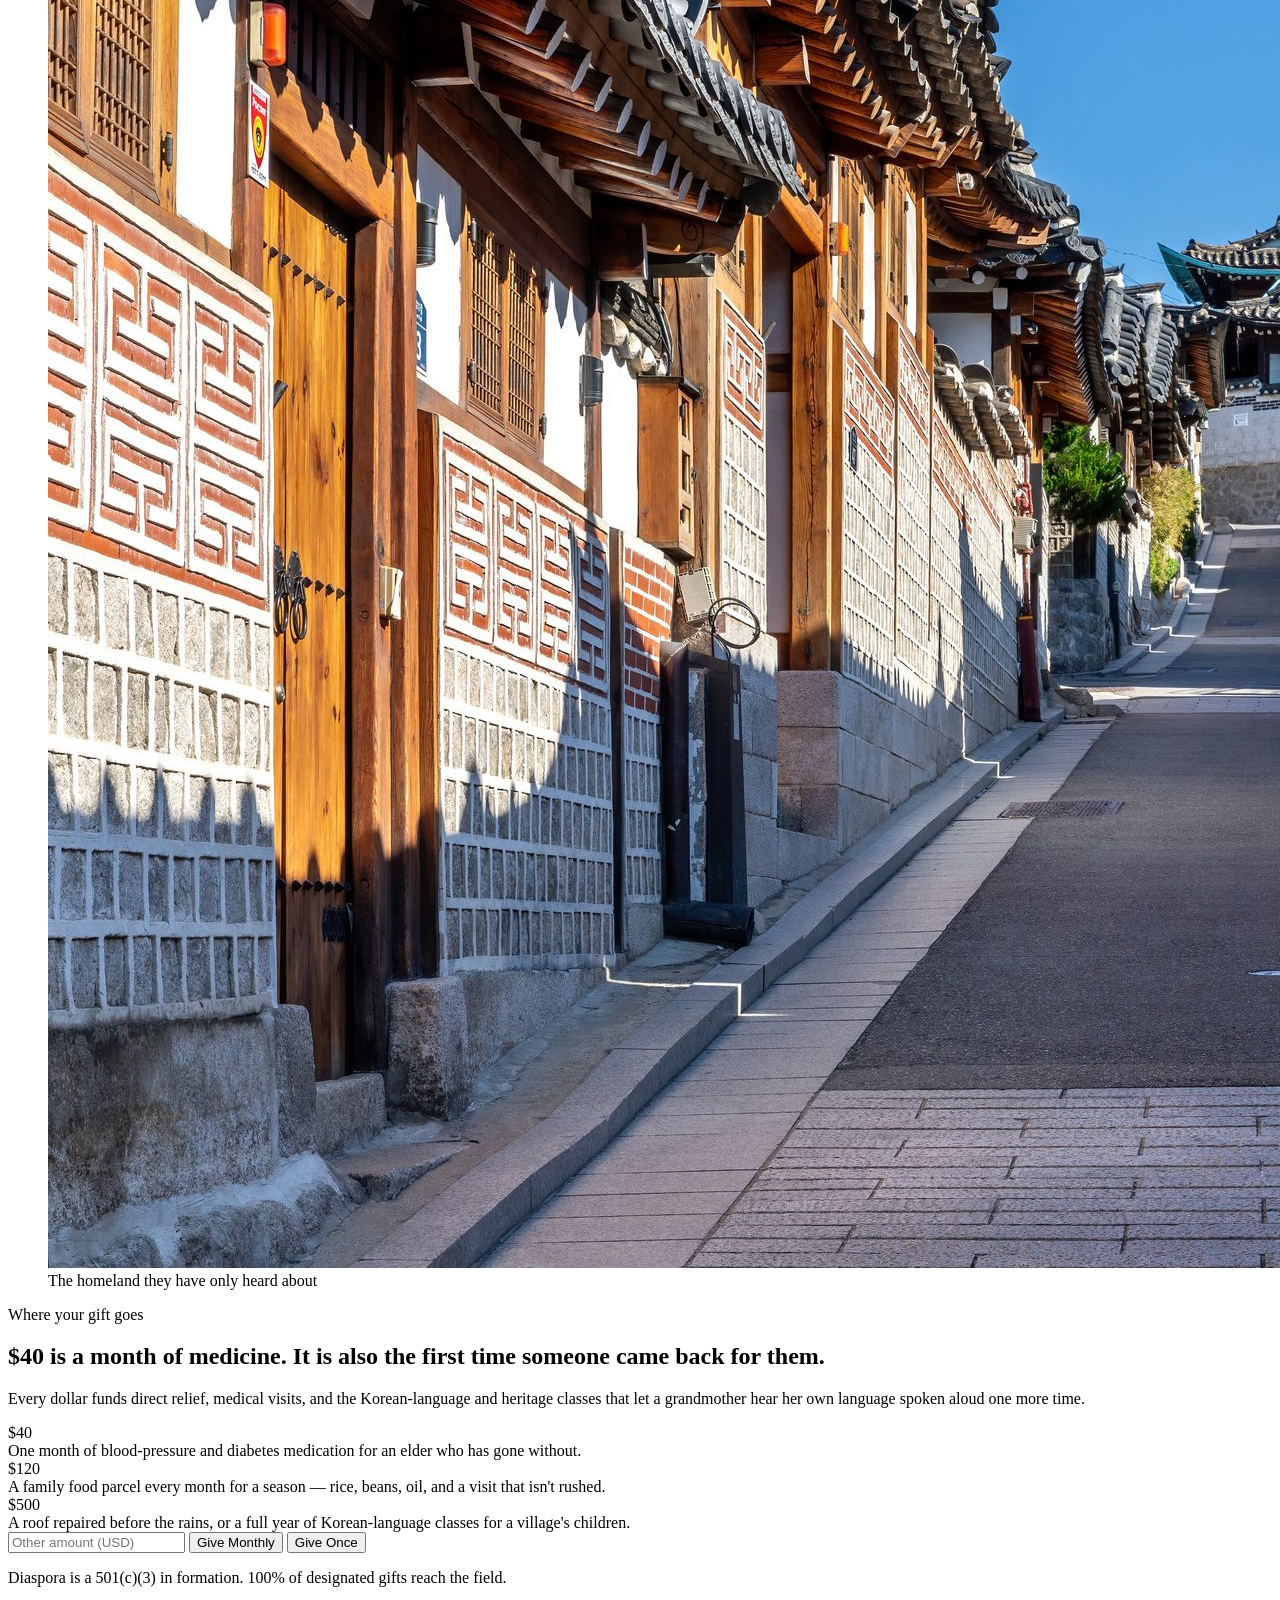
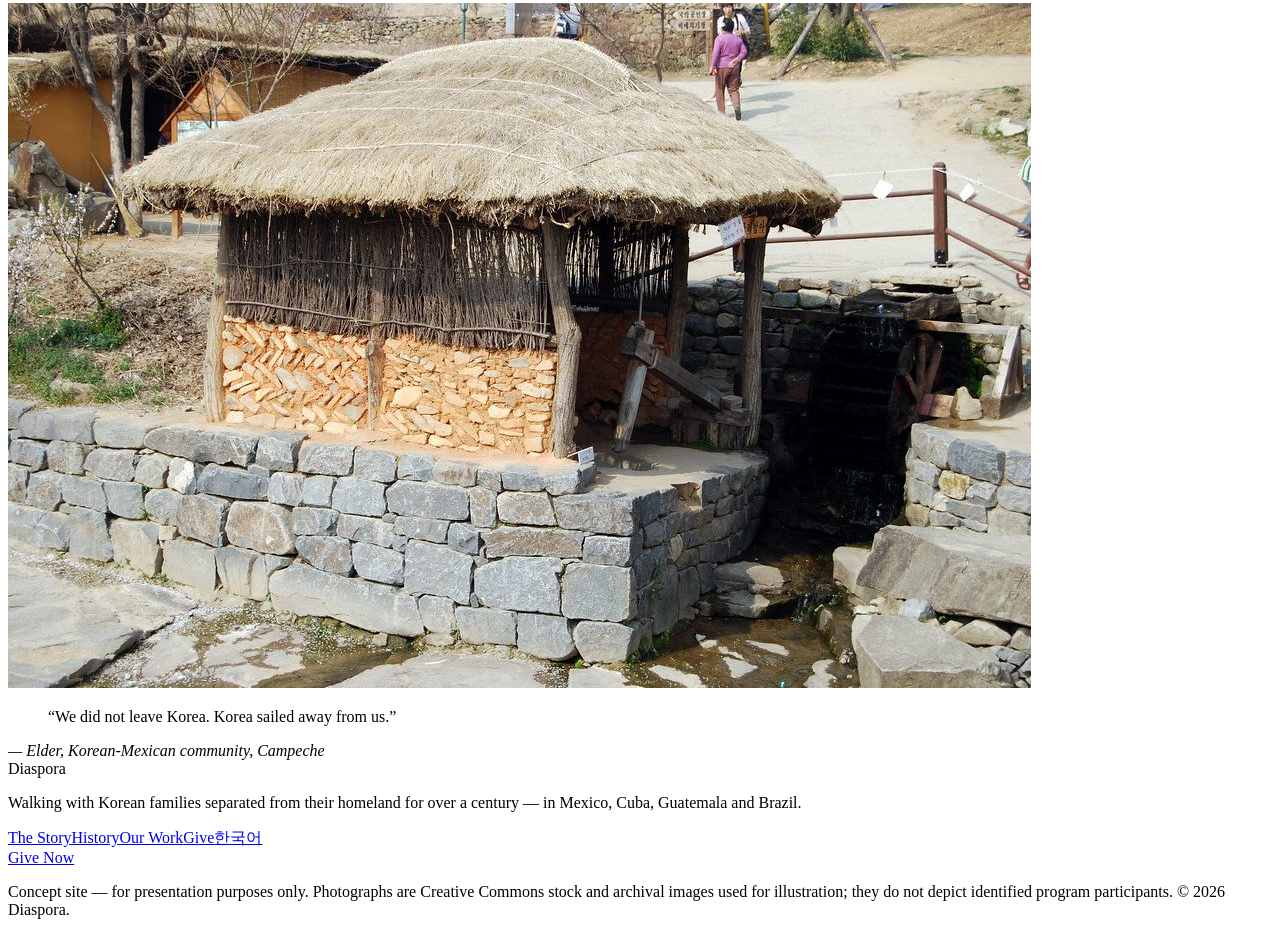
==== commit 9f3279e5: "feat: korean localization and asian imagery throughout" ====
--- a/public/index.html
+++ b/public/index.html
@@ -5,136 +5,11 @@
 <meta name="viewport" content="width=device-width,initial-scale=1">
 <title>Diaspora — Bring them home to hope</title>
 <meta name="description" content="For over a century, Korean families sent to Latin America have lived far from home. Diaspora walks with them.">
+<link rel="alternate" hreflang="ko" href="/ko">
 <link rel="preconnect" href="https://fonts.googleapis.com">
 <link rel="preconnect" href="https://fonts.gstatic.com" crossorigin>
 <link href="https://fonts.googleapis.com/css2?family=Fraunces:opsz,wght@9..144,300;9..144,400;9..144,600;9..144,900&family=Inter:wght@300;400;500;600&display=swap" rel="stylesheet">
-<style>
-:root{
-  --ink:#0b0a09; --paper:#f6f1e8; --clay:#b4471f; --gold:#d99b4a;
-  --muted:#8b8378; --line:rgba(246,241,232,.16);
-}
-*{box-sizing:border-box;margin:0;padding:0}
-html{scroll-behavior:smooth}
-body{background:var(--ink);color:var(--paper);font-family:Inter,system-ui,sans-serif;
-  -webkit-font-smoothing:antialiased;overflow-x:hidden}
-img{display:block;max-width:100%}
-.wrap{max-width:1180px;margin:0 auto;padding:0 28px}
-h1,h2,h3,.serif{font-family:Fraunces,Georgia,serif;font-weight:300;letter-spacing:-.02em;line-height:1.02}
-.eyebrow{font-size:.72rem;letter-spacing:.34em;text-transform:uppercase;color:var(--gold);font-weight:500}
-
-/* nav */
-nav{position:fixed;top:0;left:0;right:0;z-index:50;display:flex;align-items:center;justify-content:space-between;
-  padding:20px 34px;backdrop-filter:blur(14px);background:linear-gradient(180deg,rgba(11,10,9,.72),transparent);}
-.logo{font-family:Fraunces,serif;font-size:1.35rem;letter-spacing:.24em;text-transform:uppercase;font-weight:400}
-.logo span{color:var(--clay)}
-.navlinks{display:flex;gap:30px;align-items:center;font-size:.8rem;letter-spacing:.14em;text-transform:uppercase;color:#cfc7ba}
-.navlinks a{color:inherit;text-decoration:none;transition:color .3s}
-.navlinks a:hover{color:var(--gold)}
-.btn{display:inline-block;background:var(--clay);color:#fff;text-decoration:none;padding:13px 26px;border-radius:999px;
-  font-size:.78rem;letter-spacing:.18em;text-transform:uppercase;font-weight:600;transition:transform .3s,background .3s}
-.btn:hover{transform:translateY(-2px);background:#c9542a}
-.btn.ghost{background:transparent;border:1px solid var(--line);color:var(--paper)}
-.btn.ghost:hover{background:rgba(246,241,232,.08)}
-@media(max-width:820px){.navlinks a:not(.btn){display:none}}
-
-/* hero */
-.hero{position:relative;height:100svh;min-height:640px;display:flex;align-items:flex-end;overflow:hidden}
-.hero img{position:absolute;inset:0;width:100%;height:100%;object-fit:cover;object-position:center 35%;
-  filter:grayscale(.25) contrast(1.08);transform:scale(1.06);animation:drift 26s ease-in-out infinite alternate}
-@keyframes drift{to{transform:scale(1.14) translate3d(-1.5%,-1.5%,0)}}
-.hero::after{content:"";position:absolute;inset:0;background:
-  linear-gradient(180deg,rgba(11,10,9,.62) 0%,rgba(11,10,9,.18) 32%,rgba(11,10,9,.86) 78%,var(--ink) 100%),
-  radial-gradient(120% 80% at 20% 90%,rgba(180,71,31,.34),transparent 60%)}
-.hero .wrap{position:relative;z-index:2;padding-bottom:9vh}
-.hero h1{font-size:clamp(3rem,8.4vw,7.4rem);max-width:15ch}
-.hero h1 em{font-style:normal;font-weight:900;color:var(--gold)}
-.hero p{margin-top:26px;max-width:52ch;font-size:1.12rem;line-height:1.7;color:#e4dccf;font-weight:300}
-.hero .cta{margin-top:36px;display:flex;gap:14px;flex-wrap:wrap}
-.scrollnote{margin-top:44px;font-size:.7rem;letter-spacing:.3em;text-transform:uppercase;color:#8b8378}
-
-/* statement */
-.statement{padding:14vh 0 10vh;text-align:center}
-.statement p{font-family:Fraunces,serif;font-size:clamp(1.7rem,3.6vw,3rem);line-height:1.3;font-weight:300;max-width:20ch;margin:22px auto 0}
-.statement .sig{margin-top:30px;font-size:.8rem;letter-spacing:.2em;text-transform:uppercase;color:var(--muted)}
-
-/* split */
-.split{display:grid;grid-template-columns:1fr 1fr;align-items:center;gap:0}
-.split .media{position:relative;aspect-ratio:4/5;overflow:hidden}
-.split .media img{width:100%;height:100%;object-fit:cover;filter:grayscale(.15) contrast(1.05)}
-.split .body{padding:8vh 7vw}
-.split h2{font-size:clamp(2rem,3.6vw,3.4rem);margin:18px 0 22px}
-.split p{color:#cec6b9;line-height:1.85;font-weight:300;margin-bottom:16px;font-size:1.02rem}
-@media(max-width:900px){.split{grid-template-columns:1fr}.split .media{aspect-ratio:3/2}.split .body{padding:8vh 28px}}
-
-/* archival band */
-.archive{position:relative;padding:16vh 0;text-align:center;overflow:hidden}
-.archive img{position:absolute;inset:0;width:100%;height:100%;object-fit:cover;filter:grayscale(1) contrast(1.1);opacity:.32}
-.archive::after{content:"";position:absolute;inset:0;background:linear-gradient(180deg,var(--ink),transparent 30%,transparent 70%,var(--ink))}
-.archive .wrap{position:relative;z-index:2}
-.archive h2{font-size:clamp(1.9rem,4vw,3.4rem);max-width:22ch;margin:20px auto}
-.archive p{max-width:60ch;margin:0 auto;color:#cec6b9;line-height:1.9;font-weight:300}
-
-/* timeline */
-.timeline{display:grid;grid-template-columns:repeat(4,1fr);gap:1px;background:var(--line);margin-top:8vh}
-.timeline div{background:var(--ink);padding:34px 26px}
-.timeline .yr{font-family:Fraunces,serif;font-size:2rem;color:var(--gold)}
-.timeline p{font-size:.9rem;color:#b6ada0;line-height:1.7;margin-top:10px}
-@media(max-width:820px){.timeline{grid-template-columns:1fr 1fr}}
-
-/* stats */
-.stats{display:grid;grid-template-columns:repeat(3,1fr);gap:60px;padding:12vh 0;text-align:center}
-.stats .n{font-family:Fraunces,serif;font-size:clamp(3rem,6vw,5.4rem);font-weight:300;color:var(--paper);line-height:1}
-.stats .n span{color:var(--clay)}
-.stats .l{margin-top:14px;font-size:.78rem;letter-spacing:.22em;text-transform:uppercase;color:var(--muted)}
-@media(max-width:820px){.stats{grid-template-columns:1fr;gap:44px}}
-
-/* gallery */
-.gallery{display:grid;grid-template-columns:repeat(6,1fr);grid-auto-rows:23vh;gap:10px;padding:0 10px}
-.gallery figure{position:relative;overflow:hidden}
-.gallery img{width:100%;height:100%;object-fit:cover;filter:grayscale(.3) contrast(1.06);transition:transform .9s cubic-bezier(.2,.7,.2,1),filter .9s}
-.gallery figure:hover img{transform:scale(1.07);filter:grayscale(0) contrast(1.02)}
-.gallery figcaption{position:absolute;left:18px;bottom:16px;right:18px;font-size:.76rem;letter-spacing:.12em;
-  text-transform:uppercase;color:#fff;text-shadow:0 2px 14px rgba(0,0,0,.9)}
-.g-a{grid-column:span 3;grid-row:span 2}.g-b{grid-column:span 3}.g-c{grid-column:span 2}
-.g-d{grid-column:span 2}.g-e{grid-column:span 2}.g-f{grid-column:span 6}
-@media(max-width:820px){.gallery{grid-template-columns:repeat(2,1fr);grid-auto-rows:26vh}
- .g-a,.g-b,.g-c,.g-d,.g-e,.g-f{grid-column:span 2;grid-row:span 1}}
-
-/* give */
-.give{padding:15vh 0;text-align:center}
-.give h2{font-size:clamp(2.2rem,5vw,4.2rem);max-width:18ch;margin:20px auto 18px}
-.give .sub{max-width:56ch;margin:0 auto;color:#cec6b9;line-height:1.85;font-weight:300}
-.tiers{display:grid;grid-template-columns:repeat(3,1fr);gap:18px;margin-top:56px;text-align:left}
-.tier{border:1px solid var(--line);border-radius:18px;padding:34px 30px;transition:border-color .4s,transform .4s,background .4s;cursor:pointer}
-.tier:hover{border-color:var(--gold);transform:translateY(-6px);background:rgba(217,155,74,.06)}
-.tier .amt{font-family:Fraunces,serif;font-size:2.6rem;color:var(--gold)}
-.tier .what{margin-top:12px;color:#cec6b9;line-height:1.7;font-size:.96rem;font-weight:300}
-.tier.featured{border-color:var(--clay);background:rgba(180,71,31,.1)}
-@media(max-width:820px){.tiers{grid-template-columns:1fr}}
-.giveform{margin-top:44px;display:flex;gap:12px;justify-content:center;flex-wrap:wrap}
-input[type=text]{background:transparent;border:1px solid var(--line);border-radius:999px;padding:14px 24px;
-  color:var(--paper);font-family:inherit;font-size:.95rem;min-width:220px}
-input::placeholder{color:#7d7568}
-.note{margin-top:18px;font-size:.76rem;color:var(--muted);letter-spacing:.06em}
-
-/* quote */
-.quote{position:relative;padding:18vh 0;overflow:hidden;text-align:center}
-.quote img{position:absolute;inset:0;width:100%;height:100%;object-fit:cover;filter:grayscale(.5) brightness(.42)}
-.quote .wrap{position:relative;z-index:2}
-.quote blockquote{font-family:Fraunces,serif;font-size:clamp(1.6rem,3.4vw,2.9rem);line-height:1.35;font-weight:300;max-width:22ch;margin:0 auto}
-.quote cite{display:block;margin-top:30px;font-style:normal;font-size:.78rem;letter-spacing:.22em;text-transform:uppercase;color:var(--gold)}
-
-footer{border-top:1px solid var(--line);padding:70px 0 50px}
-.fgrid{display:flex;justify-content:space-between;gap:40px;flex-wrap:wrap;align-items:flex-start}
-footer p{color:var(--muted);font-size:.86rem;line-height:1.8;max-width:34ch;font-weight:300}
-.fnav{display:flex;gap:26px;font-size:.78rem;letter-spacing:.14em;text-transform:uppercase;color:#b6ada0;flex-wrap:wrap}
-.fnav a{color:inherit;text-decoration:none}
-.legal{margin-top:44px;font-size:.72rem;color:#6e675c;line-height:1.8}
-
-.reveal{opacity:0;transform:translateY(30px);transition:opacity 1.1s cubic-bezier(.2,.7,.2,1),transform 1.1s cubic-bezier(.2,.7,.2,1)}
-.reveal.in{opacity:1;transform:none}
-@media(prefers-reduced-motion:reduce){.reveal{opacity:1;transform:none}.hero img{animation:none}}
-</style>
+<link rel="stylesheet" href="/style.css">
 </head>
 <body>
 
@@ -145,15 +20,16 @@
     <a href="#history">History</a>
     <a href="#work">Our Work</a>
     <a href="#give" class="btn">Give Now</a>
+    <span class="lang"><a href="/" class="on">EN</a>·<a href="/ko" lang="ko">한국어</a></span>
   </div>
 </nav>
 
 <header class="hero">
-  <img src="img/hero.jpg" alt="Children looking out through a window grille in Havana">
+  <img src="img/hero.jpg" alt="Portrait of an elderly Korean woman in a headscarf">
   <div class="wrap">
     <p class="eyebrow">A century away from home</p>
     <h1>They were sent away.<br>They were <em>never</em> brought back.</h1>
-    <p>In 1905, over a thousand Korean families boarded a ship for Mexico believing they were going to work. They arrived as bonded laborers on henequen plantations. Their great-grandchildren are still there — and most have never seen Korea.</p>
+    <p class="lede">In 1905, over a thousand Korean families boarded a ship for Mexico believing they were going to work. They arrived as bonded laborers on henequen plantations. Their great-grandchildren are still there — and most have never seen Korea.</p>
     <div class="cta">
       <a href="#give" class="btn">Give Now</a>
       <a href="#story" class="btn ghost">Hear their story</a>
@@ -164,12 +40,12 @@
 
 <section class="statement wrap reveal">
   <p class="eyebrow">Our conviction</p>
-  <p>No one should be forgotten by the country that let them go.</p>
+  <p class="big">No one should be forgotten by the country that let them go.</p>
   <p class="sig">Diaspora — Missions to the Forgotten Korean Communities of Latin America</p>
 </section>
 
 <section class="split" id="story">
-  <div class="media"><img src="img/grandmother.jpg" alt="An elderly woman holding a child at a market"></div>
+  <div class="media"><img src="img/grandmother.jpg" alt="An elderly Korean woman standing in a village street"></div>
   <div class="body reveal">
     <p class="eyebrow">Halmoni, 87</p>
     <h2>She still sets the table for people who never came home.</h2>
@@ -180,11 +56,11 @@
 </section>
 
 <section class="archive" id="history">
-  <img src="img/henequen.jpg" alt="Henequen fields in the Yucatán, archival photograph">
+  <img src="img/field.jpg" alt="A worker carrying seedlings across a field">
   <div class="wrap reveal">
     <p class="eyebrow">1905 — Today</p>
     <h2>A hundred and twenty years. Four generations. One unbroken silence.</h2>
-    <p>What began as a labor contract became an exile. These families were scattered across Mexico, Cuba, Guatemala and Brazil — and as Korea rebuilt itself into one of the world's great economies, the descendants of those first ships were left out of the story entirely.</p>
+    <p class="sub">What began as a labor contract became an exile. These families were scattered across Mexico, Cuba, Guatemala and Brazil — and as Korea rebuilt itself into one of the world's great economies, the descendants of those first ships were left out of the story entirely.</p>
     <div class="timeline">
       <div><div class="yr">1905</div><p>1,033 Koreans sail from Jemulpo to Yucatán on the <em>Ilford</em>, promised paid work.</p></div>
       <div><div class="yr">1921</div><p>Hundreds move on to Cuba's sugar fields after the henequen market collapses.</p></div>
@@ -203,11 +79,11 @@
 </section>
 
 <section id="work" class="gallery reveal">
-  <figure class="g-a"><img src="img/wall.jpg" alt="A man walks past a weathered wall in Mérida"><figcaption>Mérida, Yucatán — where the first ships landed</figcaption></figure>
-  <figure class="g-b"><img src="img/village.jpg" alt="Thatched-roof homes in a Yucatán village"><figcaption>Homes without water, roofs without repair</figcaption></figure>
-  <figure class="g-c"><img src="img/market.jpg" alt="A woman selling goods at a market"><figcaption>A day's income: less than $4</figcaption></figure>
-  <figure class="g-d"><img src="img/street.jpg" alt="Street life in Havana"><figcaption>Havana — the Cuban branch of the family</figcaption></figure>
-  <figure class="g-e"><img src="img/laundry.jpg" alt="Laundry drying on a decaying building"><figcaption>Four generations in the same two rooms</figcaption></figure>
+  <figure class="g-a"><img src="img/vendor.jpg" alt="An elderly woman sitting beside her small market stall"><figcaption>A day's income: less than $4</figcaption></figure>
+  <figure class="g-b"><img src="img/elder.jpg" alt="An elderly man working in a small roadside workshop"><figcaption>Still working at 84, because no one else will</figcaption></figure>
+  <figure class="g-c"><img src="img/gate.jpg" alt="An elderly man behind an iron gate"><figcaption>Waiting on a document that never comes</figcaption></figure>
+  <figure class="g-d"><img src="img/walk.jpg" alt="Two people walking down a narrow village lane"><figcaption>The walk home, four generations later</figcaption></figure>
+  <figure class="g-e"><img src="img/lane.jpg" alt="A quiet lane of traditional Korean houses"><figcaption>The homeland they have only heard about</figcaption></figure>
 </section>
 
 <section class="wrap give" id="give">
@@ -237,7 +113,7 @@
 </section>
 
 <section class="quote">
-  <img src="img/huts.jpg" alt="A village street with traditional homes">
+  <img src="img/house.jpg" alt="A modest thatched-roof house in a village">
   <div class="wrap reveal">
     <blockquote>“We did not leave Korea. Korea sailed away from us.”</blockquote>
     <cite>— Elder, Korean-Mexican community, Campeche</cite>
@@ -252,17 +128,14 @@
         <p>Walking with Korean families separated from their homeland for over a century — in Mexico, Cuba, Guatemala and Brazil.</p>
       </div>
       <div class="fnav">
-        <a href="#story">The Story</a><a href="#history">History</a><a href="#work">Our Work</a><a href="#give">Give</a><a href="#">Contact</a>
+        <a href="#story">The Story</a><a href="#history">History</a><a href="#work">Our Work</a><a href="#give">Give</a><a href="/ko" lang="ko">한국어</a>
       </div>
       <a href="#give" class="btn">Give Now</a>
     </div>
-    <p class="legal">Concept site — for presentation purposes only. Photographs are licensed stock and archival images from Wikimedia Commons used for illustration; they do not depict identified program participants. © 2026 Diaspora.</p>
+    <p class="legal">Concept site — for presentation purposes only. Photographs are Creative Commons stock and archival images used for illustration; they do not depict identified program participants. © 2026 Diaspora.</p>
   </div>
 </footer>
 
-<script>
-const io=new IntersectionObserver(es=>es.forEach(e=>{if(e.isIntersecting){e.target.classList.add('in');io.unobserve(e.target)}}),{threshold:.12});
-document.querySelectorAll('.reveal').forEach(el=>io.observe(el));
-</script>
+<script src="/reveal.js"></script>
 </body>
 </html>
